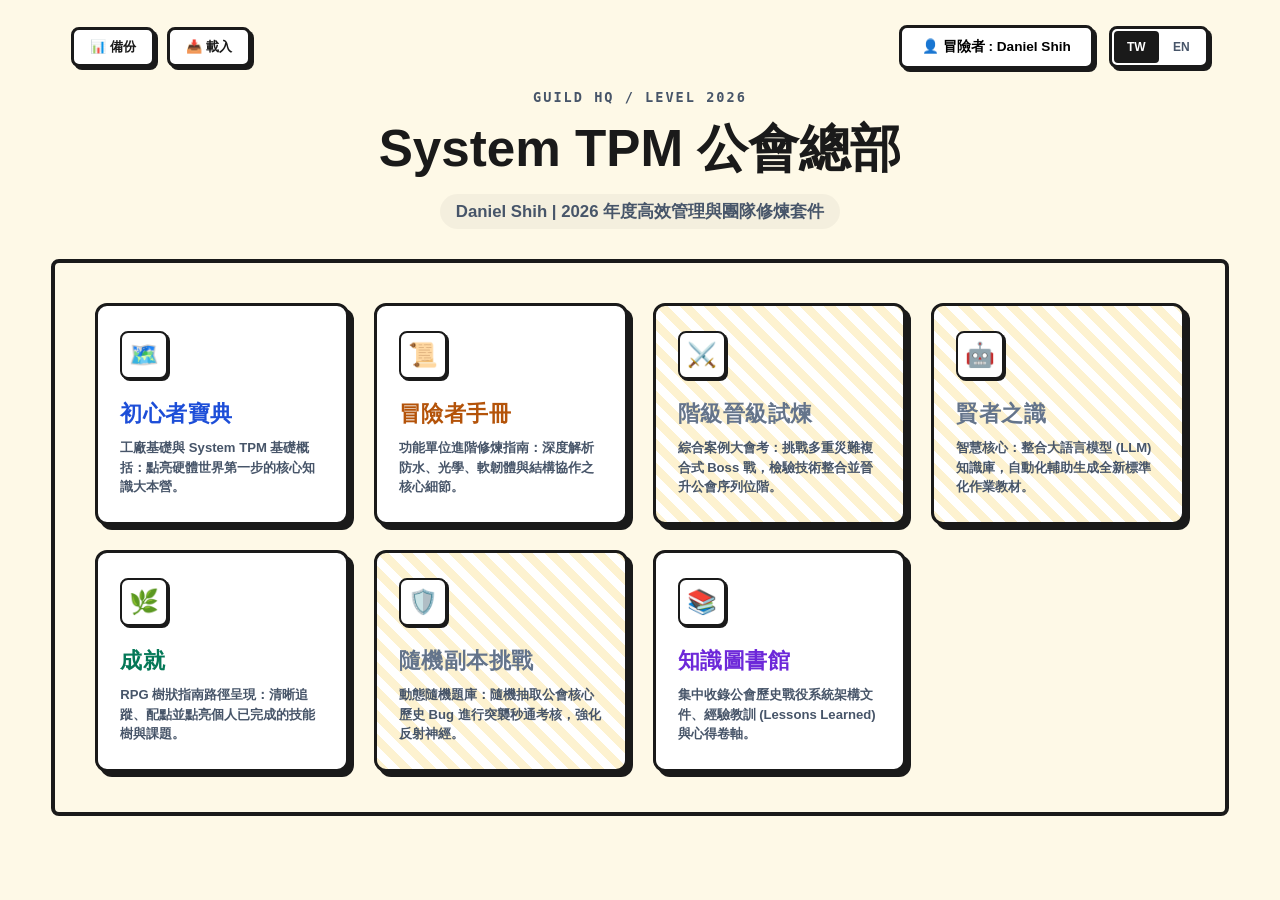
==== index.html @ 3250e903 "Update index.html" ====
<!DOCTYPE html>
<html lang="zh-TW">
<head>
    <meta charset="UTF-8">
    <meta name="viewport" content="width=device-width, initial-scale=1.0">
    <title>System TPM 公會總部 | Tactical Hub</title>
    <style>
        :root {
            --bg-color: #FEF9E7;
            --card-white: #FFFFFF;
            --text-main: #1A1A1A;
            --text-secondary: #475569;
            --border-heavy: #1A1A1A;
            --shadow-tactical: 5px 5px 0px #1A1A1A;
            --radius-sm: 12px;
            --color-stripe-light: #FDF2D0;
        }

        html, body {
            margin: 0;
            padding: 0;
            width: 100vw;
            min-height: 100vh;
            background-color: var(--bg-color);
            font-family: "Segoe UI", "Inter", "Noto Sans TC", sans-serif;
            -webkit-font-smoothing: antialiased;
            display: flex;
            flex-direction: column;
            align-items: center;
        }

        * {
            box-sizing: border-box;
        }

        /* 頂部控制列：寬度與下方的 4 欄大畫布完美齊平 */
        .hub-navbar {
            width: 92%;
            max-width: 1400px;
            padding: 25px 20px 0 20px;
            display: flex;
            justify-content: space-between;
            align-items: center;
        }

        /* 左上角極簡戰術存檔控制鈕组（完全同步右側中英切換色系） */
        .local-sync-minimal {
            display: flex;
            align-items: center;
            gap: 12px;
        }

        .minimal-btn {
            border: 3px solid var(--border-heavy);
            background: var(--card-white);
            color: var(--text-main);
            padding: 8px 16px;
            font-size: 0.82rem;
            font-weight: 900;
            border-radius: 8px;
            cursor: pointer;
            box-shadow: 3px 3px 0px var(--border-heavy);
            display: flex;
            align-items: center;
            gap: 4px;
            transition: all 0.1s ease-out;
        }

        /* 懸停時進行高對比黑白反轉 */
        .minimal-btn:hover {
            background: var(--text-main);
            color: #FFFFFF;
            transform: translate(1px, 1px);
            box-shadow: 2px 2px 0px var(--border-heavy);
        }

        #hidden-file-input {
            display: none;
        }

        /* 導航列右側冒險者面板 */
        .navbar-right-controls {
            display: flex;
            align-items: center;
            gap: 15px;
        }

        .auth-panel {
            background: var(--card-white);
            border: 3px solid var(--border-heavy);
            padding: 10px 20px;
            border-radius: 8px;
            font-size: 0.85rem;
            font-weight: 900;
            box-shadow: 3px 3px 0px var(--border-heavy);
        }

        .lang-switcher-wrapper {
            display: flex;
            background: var(--card-white);
            border: 3px solid var(--border-heavy);
            border-radius: 8px;
            box-shadow: 3px 3px 0px var(--border-heavy);
            padding: 2px;
        }

        .lang-btn-core {
            width: 45px;
            height: 32px;
            border: none;
            background: transparent;
            cursor: pointer;
            font-size: 0.75rem;
            font-weight: 900;
            color: var(--text-secondary);
            display: flex;
            align-items: center;
            justify-content: center;
            border-radius: 4px;
        }

        .lang-btn-core.active {
            background: var(--text-main);
            color: white;
        }

        /* 總部標題區 */
        .hub-header {
            text-align: center;
            margin-top: 20px;
            margin-bottom: 30px;
        }

        .hub-version-tag {
            font-family: monospace;
            font-weight: 900;
            color: var(--text-secondary);
            letter-spacing: 2px;
            font-size: 0.85rem;
        }

        .hub-main-title {
            font-size: 3.2rem;
            font-weight: 900;
            margin: 10px 0;
            color: var(--text-main);
        }

        .hub-subtitle {
            font-size: 1.05rem;
            font-weight: 700;
            color: var(--text-secondary);
            background: rgba(0, 0, 0, 0.04);
            padding: 6px 16px;
            border-radius: 20px;
            display: inline-block;
        }

        /* 中央主學習畫布外框：寬度拉展至 1400px，剛性 4 欄拓撲網格 */
        .hub-tactical-deck {
            width: 92%;
            max-width: 1400px;
            border: 4px solid var(--border-heavy);
            padding: 40px;
            margin-bottom: 60px;
            border-radius: 8px;
            display: grid;
            grid-template-columns: repeat(4, 1fr);
            gap: 25px;
            background-color: var(--bg-color);
        }

        /* 戰術卡片外殼樣式 */
        .tactical-card {
            background: var(--card-white);
            border: 3px solid var(--border-heavy);
            border-radius: var(--radius-sm);
            padding: 25px 22px;
            box-shadow: var(--shadow-tactical);
            text-decoration: none;
            color: var(--text-main);
            display: flex;
            flex-direction: column;
            transition: all 0.15s ease-out;
            cursor: pointer;
            position: relative;
            overflow: hidden;
        }

        .tactical-card:hover {
            transform: translate(-4px, -4px);
            box-shadow: 9px 9px 0px var(--border-heavy);
        }

        /* 尚未解鎖的條紋副本背景 */
        .tactical-card.locked-stripe {
            background-image: linear-gradient(
                45deg, 
                var(--color-stripe-light) 25%, 
                transparent 25%, 
                transparent 50%, 
                var(--color-stripe-light) 50%, 
                var(--color-stripe-light) 75%, 
                transparent 75%, 
                transparent
            );
            background-size: 24px 24px;
        }

        .card-icon-frame {
            width: 48px;
            height: 48px;
            border: 2px solid var(--border-heavy);
            border-radius: 8px;
            background: var(--card-white);
            display: flex;
            align-items: center;
            justify-content: center;
            font-size: 1.5rem;
            box-shadow: 2px 2px 0px var(--border-heavy);
            margin-bottom: 20px;
        }

        .card-title {
            font-size: 1.35rem;
            font-weight: 900;
            margin: 0 0 10px 0;
            letter-spacing: 0.5px;
        }

        .card-desc {
            font-size: 0.82rem;
            font-weight: 700;
            color: var(--text-secondary);
            line-height: 1.5;
            margin: 0;
        }
    </style>
</head>
<body>

    <div class="hub-navbar">
        <div class="local-sync-minimal">
            <button class="minimal-btn export-theme" onclick="exportPersonalProgress()">📊 備份</button>
            <button class="minimal-btn import-theme" onclick="triggerImportClick()">📥 載入</button>
            <input type="file" id="hidden-file-input" accept=".json" onchange="importPersonalProgress(event)">
        </div>

        <div class="navbar-right-controls">
            <div class="auth-panel">👤 冒險者 : Daniel Shih</div>
            <div class="lang-switcher-wrapper">
                <button class="lang-btn-core active">TW</button>
                <button class="lang-btn-core">EN</button>
            </div>
        </div>
    </div>

    <div class="hub-header">
        <div class="hub-version-tag">GUILD HQ / LEVEL 2026</div>
        <h1 class="hub-main-title">System TPM 公會總部</h1>
        <div class="hub-subtitle">Daniel Shih | 2026 年度高效管理與團隊修煉套件</div>
    </div>

    <div class="hub-tactical-deck">
        
        <a href="beginner_codex.html" class="tactical-card">
            <div class="card-icon-frame">🗺️</div>
            <h3 class="card-title" style="color: #1D4ED8;">初心者寶典</h3>
            <p class="card-desc">工廠基礎與 System TPM 基礎概括：點亮硬體世界第一步的核心知識大本營。</p>
        </a>

        <a href="handbook.html" class="tactical-card">
            <div class="card-icon-frame">📜</div>
            <h3 class="card-title" style="color: #B45309;">冒險者手冊</h3>
            <p class="card-desc">功能單位進階修煉指南：深度解析防水、光學、軟韌體與結構協作之核心細節。</p>
        </a>

        <div class="tactical-card locked-stripe">
            <div class="card-icon-frame">⚔️</div>
            <h3 class="card-title" style="color: #64748B;">階級晉級試煉</h3>
            <p class="card-desc">綜合案例大會考：挑戰多重災難複合式 Boss 戰，檢驗技術整合並晉升公會序列位階。</p>
        </div>

        <div class="tactical-card locked-stripe">
            <div class="card-icon-frame">🤖</div>
            <h3 class="card-title" style="color: #64748B;">賢者之識</h3>
            <p class="card-desc">智慧核心：整合大語言模型 (LLM) 知識庫，自動化輔助生成全新標準化作業教材。</p>
        </div>

        <a href="talent_tree.html" class="tactical-card">
            <div class="card-icon-frame">🌿</div>
            <h3 class="card-title" style="color: #047857;">成就</h3>
            <p class="card-desc">RPG 樹狀指南路徑呈現：清晰追蹤、配點並點亮個人已完成的技能樹與課題。</p>
        </a>

        <div class="tactical-card locked-stripe">
            <div class="card-icon-frame">🛡️</div>
            <h3 class="card-title" style="color: #64748B;">隨機副本挑戰</h3>
            <p class="card-desc">動態隨機題庫：隨機抽取公會核心歷史 Bug 進行突襲秒通考核，強化反射神經。</p>
        </div>

        <a href="library.html" class="tactical-card">
            <div class="card-icon-frame">📚</div>
            <h3 class="card-title" style="color: #6D28D9;">知識圖書館</h3>
            <p class="card-desc">集中收錄公會歷史戰役系統架構文件、經驗教訓 (Lessons Learned) 與心得卷軸。</p>
        </a>

    </div>

    <script>
        // 👑 鋼鐵存檔大腦：全量打包全公會跨卡片所有子系統數據資產
        function exportPersonalProgress() {
            const backupData = {};
            let hasData = false;

            for (let i = 0; i < localStorage.length; i++) {
                const key = localStorage.key(i);
                
                // 剛性過濾：全面網羅捕捉包含寶典、手冊、天樹/成就、圖書館、隨機副本在內的所有進度
                if (key.startsWith('codex-') || 
                    key.startsWith('handbook-') || 
                    key.startsWith('talent-') || 
                    key.startsWith('library-') || 
                    key.startsWith('dungeon-') || 
                    key.startsWith('tpm-')) {
                    
                    backupData[key] = localStorage.getItem(key);
                    hasData = true;
                }
            }

            if (!hasData) {
                alert("⏳ 地端目前查無任何通關或收藏紀錄，無需備份。");
                return;
            }

            const blob = new Blob([JSON.stringify(backupData, null, 2)], { type: 'application/json' });
            const url = URL.createObjectURL(blob);
            const downloadLink = document.createElement('a');
            
            const dateStr = new Date().toISOString().slice(0, 10);
            downloadLink.href = url;
            downloadLink.download = `tpm_guild_all_assets_save_${dateStr}.json`;
            
            document.body.appendChild(downloadLink);
            downloadLink.click();
            document.body.removeChild(downloadLink);
            URL.revokeObjectURL(url);
        }

        function triggerImportClick() {
            document.getElementById('hidden-file-input').click();
        }

        // 👑 存檔載入大腦：解析 JSON 數據，原地強力沖刷還原跨卡片全天賦綠燈
        function importPersonalProgress(event) {
            const file = event.target.files[0];
            if (!file) return;

            const reader = new FileReader();
            reader.onload = function(e) {
                try {
                    const importedData = JSON.parse(e.target.result);
                    const keys = Object.keys(importedData);

                    if (keys.length === 0) {
                        alert("⚠️ 此備份檔內無有效的公會數據進度。");
                        return;
                    }

                    // 全量原位改寫地端 LocalStorage
                    keys.forEach(function(key) {
                        localStorage.setItem(key, importedData[key]);
                    });

                    alert(`✓ 載入成功！已成功恢復全公會跨卡片共 ${keys.length} 項歷史進度記憶！`);
                    window.location.reload();

                } catch (err) {
                    alert("💥 檔案解析失敗！請確認是否為本系統產出的標準全資產存檔 .json 檔案。");
                }
            };
            reader.readAsText(file);
            event.target.value = "";
        }
    </script>
</body>
</html>
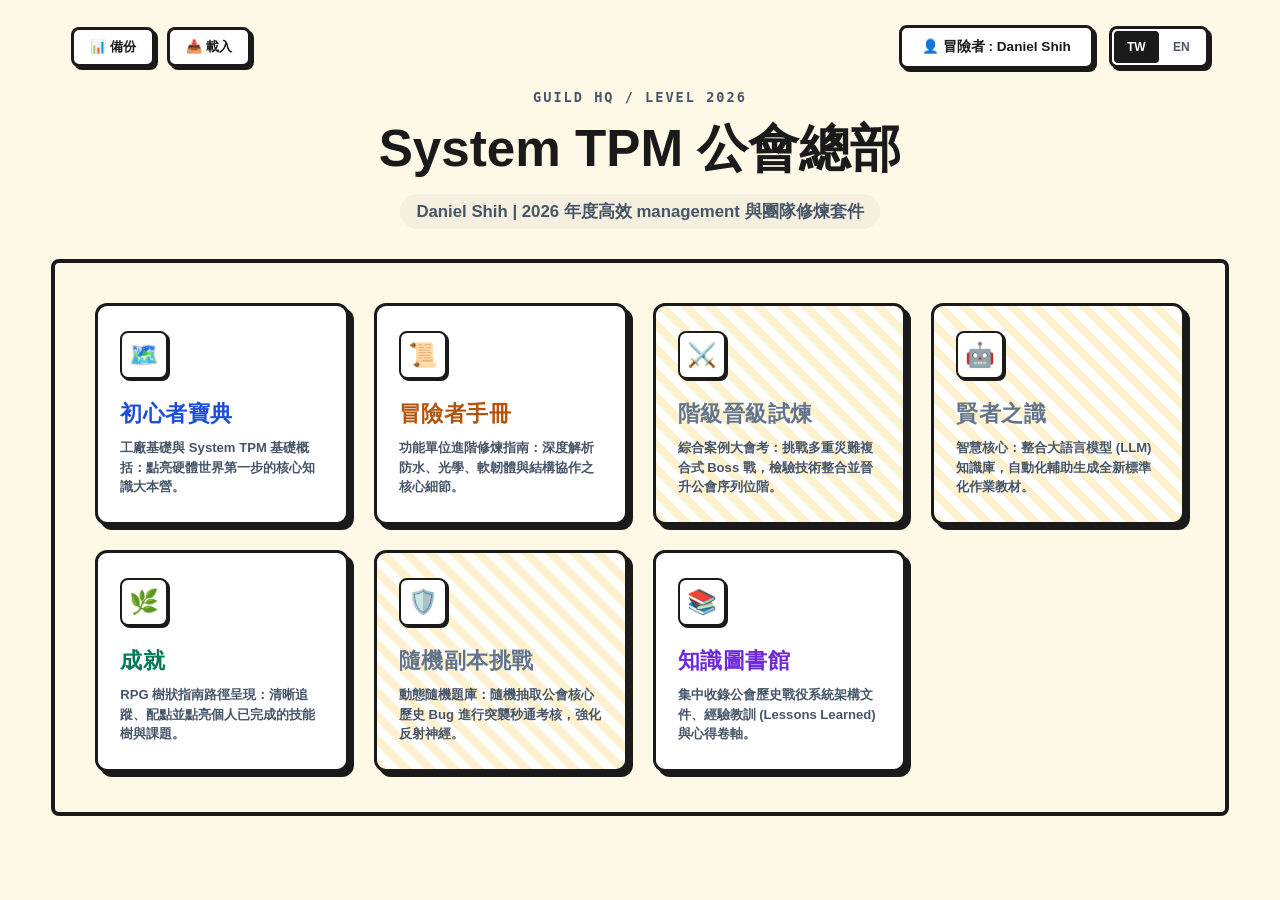
==== commit e3407401: "Update index.html" ====
--- a/index.html
+++ b/index.html
@@ -1,3 +1,14 @@
+<!-- 
+========================================================================
+REVISION HISTORY / VERSION LOG
+========================================================================
+2026-06-02 V2.00-MINIMAL-AUTH: 👑 總部單機數據資產管理暨極簡登入防線完全體。
+1. 警報極簡化：對位最新指令，未登入時之面板標示與備份/載入攔截警報剛性精簡為「請登入」。
+2. 資安剛性防線：內建「Base64 員工 Email 密碼鎖」，下載時自動特徵打包，載入時不符則剛性熔斷攔截。
+3. 全域資產備份：一鍵打包寶典、手冊、成就卡牌、圖書館收藏、隨機副本的所有地端 LocalStorage 紀錄。
+4. 視覺與佈局對位：左側按鈕色系完全同步右側中英切換（3px 黑框、白底、懸停黑白反轉）；中央大廳擴展為 4 欄大畫布寬屏網格。
+========================================================================
+-->
 <!DOCTYPE html>
 <html lang="zh-TW">
 <head>
@@ -33,7 +44,7 @@
             box-sizing: border-box;
         }
 
-        /* 頂部控制列：寬度與下方的 4 欄大畫布完美齊平 */
+        /* 頂部全域控制導航列 */
         .hub-navbar {
             width: 92%;
             max-width: 1400px;
@@ -43,7 +54,7 @@
             align-items: center;
         }
 
-        /* 左上角極簡戰術存檔控制鈕组（完全同步右側中英切換色系） */
+        /* 左上角極簡戰術存檔控制鈕組（完全同步右側中英切換色系） */
         .local-sync-minimal {
             display: flex;
             align-items: center;
@@ -66,7 +77,7 @@
             transition: all 0.1s ease-out;
         }
 
-        /* 懸停時進行高對比黑白反轉 */
+        /* 懸停時進行高對比黑白反轉狀態機切換 */
         .minimal-btn:hover {
             background: var(--text-main);
             color: #FFFFFF;
@@ -78,7 +89,7 @@
             display: none;
         }
 
-        /* 導航列右側冒險者面板 */
+        /* 導航列右側資訊盒 */
         .navbar-right-controls {
             display: flex;
             align-items: center;
@@ -93,6 +104,7 @@
             font-size: 0.85rem;
             font-weight: 900;
             box-shadow: 3px 3px 0px var(--border-heavy);
+            transition: all 0.15s ease-out;
         }
 
         .lang-switcher-wrapper {
@@ -156,7 +168,7 @@
             display: inline-block;
         }
 
-        /* 中央主學習畫布外框：寬度拉展至 1400px，剛性 4 欄拓撲網格 */
+        /* 大廳核心看板外框：橫向拉展外擴至 1400px，剛性 4 欄拓撲網格 */
         .hub-tactical-deck {
             width: 92%;
             max-width: 1400px;
@@ -170,7 +182,7 @@
             background-color: var(--bg-color);
         }
 
-        /* 戰術卡片外殼樣式 */
+        /* 戰術卡片基礎樣式 */
         .tactical-card {
             background: var(--card-white);
             border: 3px solid var(--border-heavy);
@@ -239,15 +251,18 @@
 </head>
 <body>
 
+    <!-- 頂部控制列 -->
     <div class="hub-navbar">
+        <!-- 左上角極簡按鈕組 -->
         <div class="local-sync-minimal">
             <button class="minimal-btn export-theme" onclick="exportPersonalProgress()">📊 備份</button>
             <button class="minimal-btn import-theme" onclick="triggerImportClick()">📥 載入</button>
             <input type="file" id="hidden-file-input" accept=".json" onchange="importPersonalProgress(event)">
         </div>
 
+        <!-- 右側冒險者資訊盒 -->
         <div class="navbar-right-controls">
-            <div class="auth-panel">👤 冒險者 : Daniel Shih</div>
+            <div class="auth-panel" id="tactical-auth-box">👤 冒險者 : Daniel Shih</div>
             <div class="lang-switcher-wrapper">
                 <button class="lang-btn-core active">TW</button>
                 <button class="lang-btn-core">EN</button>
@@ -255,50 +270,59 @@
         </div>
     </div>
 
+    <!-- 總部中心標頭 -->
     <div class="hub-header">
         <div class="hub-version-tag">GUILD HQ / LEVEL 2026</div>
         <h1 class="hub-main-title">System TPM 公會總部</h1>
-        <div class="hub-subtitle">Daniel Shih | 2026 年度高效管理與團隊修煉套件</div>
+        <div class="hub-subtitle">Daniel Shih | 2026 年度高效 management 與團隊修煉套件</div>
     </div>
 
+    <!-- 主戰術大廳 $4 \times 2$ 看盤矩陣 -->
     <div class="hub-tactical-deck">
         
+        <!-- 卡片 1: 初心者寶典 -->
         <a href="beginner_codex.html" class="tactical-card">
             <div class="card-icon-frame">🗺️</div>
             <h3 class="card-title" style="color: #1D4ED8;">初心者寶典</h3>
             <p class="card-desc">工廠基礎與 System TPM 基礎概括：點亮硬體世界第一步的核心知識大本營。</p>
         </a>
 
+        <!-- 卡片 2: 冒險者手冊 -->
         <a href="handbook.html" class="tactical-card">
             <div class="card-icon-frame">📜</div>
             <h3 class="card-title" style="color: #B45309;">冒險者手冊</h3>
             <p class="card-desc">功能單位進階修煉指南：深度解析防水、光學、軟韌體與結構協作之核心細節。</p>
         </a>
 
+        <!-- 卡片 3: 階級晉級試煉 -->
         <div class="tactical-card locked-stripe">
             <div class="card-icon-frame">⚔️</div>
             <h3 class="card-title" style="color: #64748B;">階級晉級試煉</h3>
             <p class="card-desc">綜合案例大會考：挑戰多重災難複合式 Boss 戰，檢驗技術整合並晉升公會序列位階。</p>
         </div>
 
+        <!-- 卡片 4: 賢者之識 -->
         <div class="tactical-card locked-stripe">
             <div class="card-icon-frame">🤖</div>
             <h3 class="card-title" style="color: #64748B;">賢者之識</h3>
             <p class="card-desc">智慧核心：整合大語言模型 (LLM) 知識庫，自動化輔助生成全新標準化作業教材。</p>
         </div>
 
+        <!-- 卡片 5: 成就 -->
         <a href="talent_tree.html" class="tactical-card">
             <div class="card-icon-frame">🌿</div>
             <h3 class="card-title" style="color: #047857;">成就</h3>
             <p class="card-desc">RPG 樹狀指南路徑呈現：清晰追蹤、配點並點亮個人已完成的技能樹與課題。</p>
         </a>
 
+        <!-- 卡片 6: 隨機副本挑戰 -->
         <div class="tactical-card locked-stripe">
             <div class="card-icon-frame">🛡️</div>
             <h3 class="card-title" style="color: #64748B;">隨機副本挑戰</h3>
             <p class="card-desc">動態隨機題庫：隨機抽取公會核心歷史 Bug 進行突襲秒通考核，強化反射神經。</p>
         </div>
 
+        <!-- 卡片 7: 知識圖書館 -->
         <a href="library.html" class="tactical-card">
             <div class="card-icon-frame">📚</div>
             <h3 class="card-title" style="color: #6D28D9;">知識圖書館</h3>
@@ -308,15 +332,41 @@
     </div>
 
     <script>
-        // 👑 鋼鐵存檔大腦：全量打包全公會跨卡片所有子系統數據資產
+        // 👑 剛性全域 Email 宣告：與 Google 後台看盤中樞 100% 精確對位
+        // 💡 測試「請登入」防線時，可將此變數洗空改為 ""
+        const GLOBAL_USER_EMAIL = "danielcwshih@fih-foxconn.com";
+
+        // 頁面加載時，動態渲染身分狀態防線
+        window.onload = () => {
+            const authBox = document.getElementById('tactical-auth-box');
+            if (!GLOBAL_USER_EMAIL || GLOBAL_USER_EMAIL.trim() === "") {
+                // 🎯 對位修改：精簡為「請登入」
+                authBox.innerHTML = "請登入";
+                authBox.style.color = "#DC2626";         
+                authBox.style.borderColor = "#DC2626";     
+                authBox.style.boxShadow = "3px 3px 0px #DC2626";
+            } else {
+                authBox.innerHTML = "👤 冒險者 : Daniel Shih";
+                authBox.style.color = "var(--text-main)";
+                authBox.style.borderColor = "var(--border-heavy)";
+                authBox.style.boxShadow = "3px 3px 0px var(--border-heavy)";
+            }
+        };
+
+        // 👑 全資產全量備份下載引擎（內建極簡攔截機制）
         function exportPersonalProgress() {
+            // 🔒 剛性熔斷防線：未登入時當場彈出最純粹的「請登入」
+            if (!GLOBAL_USER_EMAIL || GLOBAL_USER_EMAIL.trim() === "") {
+                alert("請登入");
+                return;
+            }
+
             const backupData = {};
             let hasData = false;
 
             for (let i = 0; i < localStorage.length; i++) {
                 const key = localStorage.key(i);
                 
-                // 剛性過濾：全面網羅捕捉包含寶典、手冊、天樹/成就、圖書館、隨機副本在內的所有進度
                 if (key.startsWith('codex-') || 
                     key.startsWith('handbook-') || 
                     key.startsWith('talent-') || 
@@ -334,13 +384,16 @@
                 return;
             }
 
+            const obfuscatedSignature = btoa(GLOBAL_USER_EMAIL.toLowerCase().trim());
+            backupData['tpm-meta-vault-security-token'] = obfuscatedSignature;
+
             const blob = new Blob([JSON.stringify(backupData, null, 2)], { type: 'application/json' });
             const url = URL.createObjectURL(blob);
             const downloadLink = document.createElement('a');
             
             const dateStr = new Date().toISOString().slice(0, 10);
             downloadLink.href = url;
-            downloadLink.download = `tpm_guild_all_assets_save_${dateStr}.json`;
+            downloadLink.download = `tpm_guild_secure_save_${dateStr}.json`;
             
             document.body.appendChild(downloadLink);
             downloadLink.click();
@@ -349,10 +402,15 @@
         }
 
         function triggerImportClick() {
+            // 🔒 剛性熔斷防線：未登入時當場彈出最純粹的「請登入」
+            if (!GLOBAL_USER_EMAIL || GLOBAL_USER_EMAIL.trim() === "") {
+                alert("請登入");
+                return;
+            }
             document.getElementById('hidden-file-input').click();
         }
 
-        // 👑 存檔載入大腦：解析 JSON 數據，原地強力沖刷還原跨卡片全天賦綠燈
+        // 👑 全資產一鍵還原引擎
         function importPersonalProgress(event) {
             const file = event.target.files[0];
             if (!file) return;
@@ -368,16 +426,34 @@
                         return;
                     }
 
-                    // 全量原位改寫地端 LocalStorage
+                    const fileToken = importedData['tpm-meta-vault-security-token'];
+                    let decodedEmail = "";
+
+                    if (fileToken) {
+                        try {
+                            decodedEmail = atob(fileToken).toLowerCase().trim();
+                        } catch(err) {
+                            alert("💥 存檔數位簽章損毀！判定為惡意篡改，系統已拒絕載入。");
+                            return;
+                        }
+                    }
+
+                    const currentTargetEmail = GLOBAL_USER_EMAIL.toLowerCase().trim();
+
+                    if (decodedEmail && decodedEmail !== currentTargetEmail) {
+                        alert(`💥 存檔裝甲攔截！\n\n此備份檔案經加密憑證識別，屬於員工：\n[ ${decodedEmail} ]\n\n與您當前系統綁定的帳號身分不符，系統已剛性阻斷跨帳號拷貝行為！`);
+                        return;
+                    }
+
                     keys.forEach(function(key) {
                         localStorage.setItem(key, importedData[key]);
                     });
 
-                    alert(`✓ 載入成功！已成功恢復全公會跨卡片共 ${keys.length} 項歷史進度記憶！`);
+                    alert(`✓ 載入成功！已成功恢復冒險者 [ ${currentTargetEmail} ] 的全資產歷史記憶！`);
                     window.location.reload();
 
                 } catch (err) {
-                    alert("💥 檔案解析失敗！請確認是否為本系統產出的標準全資產存檔 .json 檔案。");
+                    alert("💥 檔案解析失敗！請確認是否為本系統產出的標準加密存檔 .json 檔案。");
                 }
             };
             reader.readAsText(file);
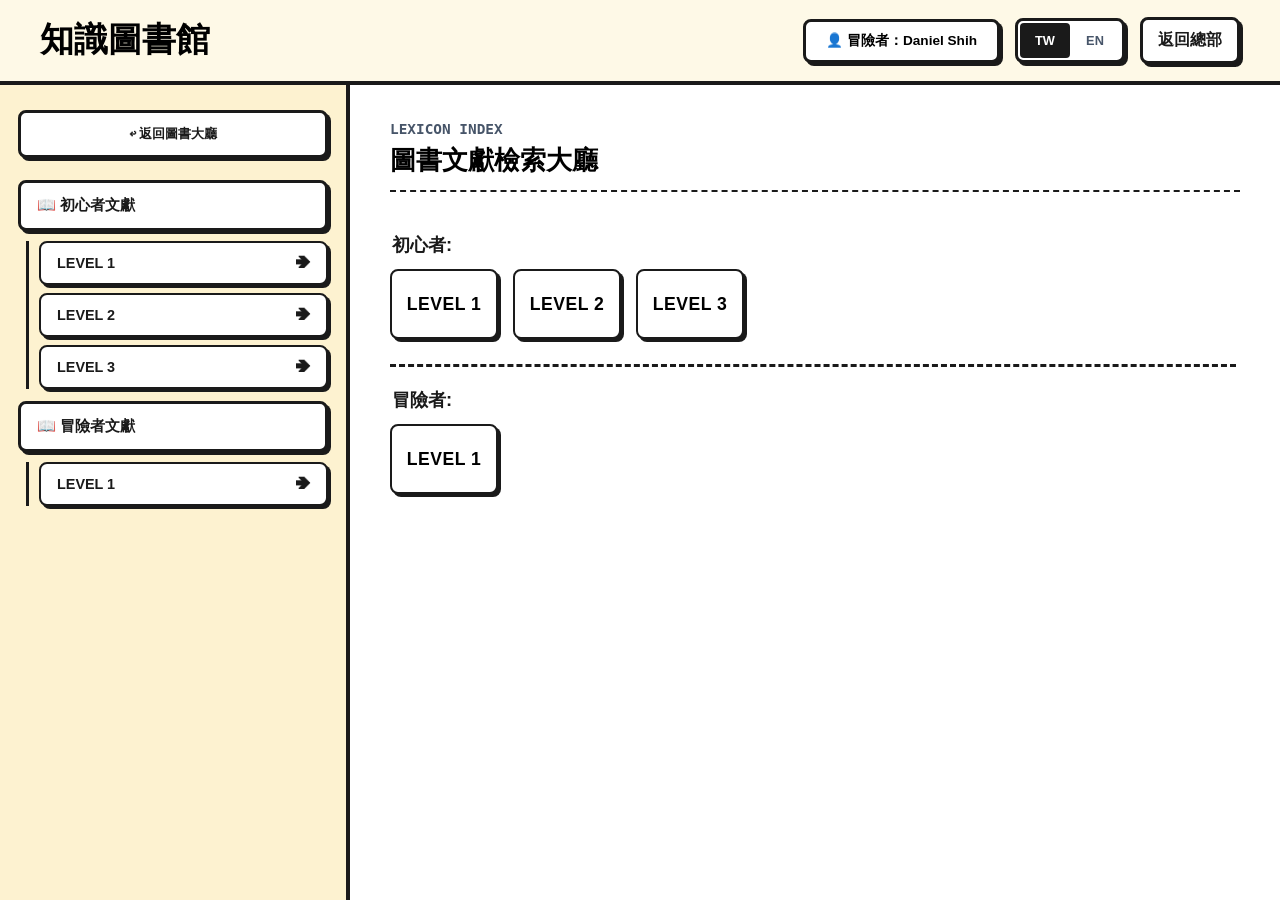
==== commit 51385cfa: "Update index.html" ====
--- a/index.html
+++ b/index.html
@@ -1,463 +1,702 @@
-<!-- 
-========================================================================
-REVISION HISTORY / VERSION LOG
-========================================================================
-2026-06-02 V2.00-MINIMAL-AUTH: 👑 總部單機數據資產管理暨極簡登入防線完全體。
-1. 警報極簡化：對位最新指令，未登入時之面板標示與備份/載入攔截警報剛性精簡為「請登入」。
-2. 資安剛性防線：內建「Base64 員工 Email 密碼鎖」，下載時自動特徵打包，載入時不符則剛性熔斷攔截。
-3. 全域資產備份：一鍵打包寶典、手冊、成就卡牌、圖書館收藏、隨機副本的所有地端 LocalStorage 紀錄。
-4. 視覺與佈局對位：左側按鈕色系完全同步右側中英切換（3px 黑框、白底、懸停黑白反轉）；中央大廳擴展為 4 欄大畫布寬屏網格。
-========================================================================
--->
 <!DOCTYPE html>
 <html lang="zh-TW">
 <head>
     <meta charset="UTF-8">
     <meta name="viewport" content="width=device-width, initial-scale=1.0">
-    <title>System TPM 公會總部 | Tactical Hub</title>
+    <title>知識圖書館 | System TPM Library Hub</title>
     <style>
+        /* ========================================================================
+        REVISION HISTORY / VERSION LOG
+        ========================================================================
+        2026-06-04 V9.10-CRITICAL-FIX: 👑 知識圖書館完全體（邊界切除與關鍵字流失雙重絕殺版）
+        1. 絕殺邊界切除：優化 .lexicon-index-column 側 Padding 緩衝防線，留出 3D 浮起與陰影空間，徹底解決最左側卡片被切掉邊界的大坑。
+        2. 絕殺關鍵字流失：重構 sequenceLoadScripts 批次加載大腦，改用雙軌全量合流引擎（combinedPayload），100% 導通真實文獻車間所有 CORE 關鍵字。
+        3. 側邊欄洗鏈化：徹底移除「辭典」贅詞，純淨剛性輸出 LEVEL X。
+        ========================================================================
+        */
         :root {
             --bg-color: #FEF9E7;
+            --sidebar-cream: #FDF2D0;
             --card-white: #FFFFFF;
             --text-main: #1A1A1A;
             --text-secondary: #475569;
             --border-heavy: #1A1A1A;
             --shadow-tactical: 5px 5px 0px #1A1A1A;
-            --radius-sm: 12px;
-            --color-stripe-light: #FDF2D0;
+            --radius-sm: 8px;
+            --color-completed: #22C55E;
+            --color-active-gold: #FDE047;
+            --color-fail: #DC2626;
+            --color-locked-gray: #E2E8F0;
         }
 
         html, body {
             margin: 0;
             padding: 0;
             width: 100vw;
-            min-height: 100vh;
+            height: 100vh;
+            overflow: hidden;
             background-color: var(--bg-color);
             font-family: "Segoe UI", "Inter", "Noto Sans TC", sans-serif;
             -webkit-font-smoothing: antialiased;
-            display: flex;
-            flex-direction: column;
-            align-items: center;
         }
 
         * {
             box-sizing: border-box;
         }
 
-        /* 頂部全域控制導航列 */
-        .hub-navbar {
-            width: 92%;
-            max-width: 1400px;
-            padding: 25px 20px 0 20px;
+        .tactical-navbar {
+            width: 100vw;
+            height: 85px;
             display: flex;
             justify-content: space-between;
             align-items: center;
-        }
-
-        /* 左上角極簡戰術存檔控制鈕組（完全同步右側中英切換色系） */
-        .local-sync-minimal {
-            display: flex;
-            align-items: center;
-            gap: 12px;
-        }
-
-        .minimal-btn {
-            border: 3px solid var(--border-heavy);
-            background: var(--card-white);
-            color: var(--text-main);
-            padding: 8px 16px;
-            font-size: 0.82rem;
-            font-weight: 900;
-            border-radius: 8px;
-            cursor: pointer;
-            box-shadow: 3px 3px 0px var(--border-heavy);
-            display: flex;
-            align-items: center;
-            gap: 4px;
-            transition: all 0.1s ease-out;
-        }
-
-        /* 懸停時進行高對比黑白反轉狀態機切換 */
-        .minimal-btn:hover {
-            background: var(--text-main);
-            color: #FFFFFF;
-            transform: translate(1px, 1px);
-            box-shadow: 2px 2px 0px var(--border-heavy);
-        }
-
-        #hidden-file-input {
-            display: none;
-        }
-
-        /* 導航列右側資訊盒 */
-        .navbar-right-controls {
+            border-bottom: 4px solid var(--border-heavy);
+            padding: 0 40px;
+            background-color: var(--bg-color);
+            flex-shrink: 0;
+            z-index: 1000;
+        }
+
+        .navbar-brand {
+            display: flex;
+            flex-direction: column;
+        }
+
+        .navbar-controls {
             display: flex;
             align-items: center;
             gap: 15px;
+        }
+
+        .lang-switcher-wrapper {
+            display: flex;
+            background: var(--card-white);
+            border: 3px solid var(--border-heavy);
+            border-radius: var(--radius-sm);
+            box-shadow: 3px 3px 0px var(--border-heavy);
+            padding: 2px;
+        }
+
+        .lang-btn-core {
+            width: 50px;
+            height: 35px;
+            border: none;
+            background: transparent;
+            cursor: pointer;
+            font-size: 0.8rem;
+            font-weight: 900;
+            color: var(--text-secondary);
+            display: flex;
+            align-items: center;
+            justify-content: center;
+            border-radius: 4px;
+        }
+
+        .lang-btn-core.active {
+            background: var(--text-main) !important;
+            color: white !important;
         }
 
         .auth-panel {
             background: var(--card-white);
             border: 3px solid var(--border-heavy);
             padding: 10px 20px;
-            border-radius: 8px;
+            border-radius: var(--radius-sm);
             font-size: 0.85rem;
             font-weight: 900;
             box-shadow: 3px 3px 0px var(--border-heavy);
-            transition: all 0.15s ease-out;
-        }
-
-        .lang-switcher-wrapper {
-            display: flex;
+            white-space: nowrap;
+        }
+
+        .back-btn {
             background: var(--card-white);
             border: 3px solid var(--border-heavy);
-            border-radius: 8px;
+            padding: 10px 15px;
+            border-radius: var(--radius-sm);
+            cursor: pointer;
+            font-weight: 900;
+            text-decoration: none;
             box-shadow: 3px 3px 0px var(--border-heavy);
-            padding: 2px;
-        }
-
-        .lang-btn-core {
-            width: 45px;
-            height: 32px;
-            border: none;
-            background: transparent;
-            cursor: pointer;
-            font-size: 0.75rem;
-            font-weight: 900;
-            color: var(--text-secondary);
-            display: flex;
-            align-items: center;
-            justify-content: center;
-            border-radius: 4px;
-        }
-
-        .lang-btn-core.active {
-            background: var(--text-main);
-            color: white;
-        }
-
-        /* 總部標題區 */
-        .hub-header {
+            display: inline-block;
             text-align: center;
-            margin-top: 20px;
-            margin-bottom: 30px;
-        }
-
-        .hub-version-tag {
-            font-family: monospace;
-            font-weight: 900;
-            color: var(--text-secondary);
-            letter-spacing: 2px;
-            font-size: 0.85rem;
-        }
-
-        .hub-main-title {
-            font-size: 3.2rem;
-            font-weight: 900;
-            margin: 10px 0;
+            min-width: 95px;
             color: var(--text-main);
-        }
-
-        .hub-subtitle {
-            font-size: 1.05rem;
-            font-weight: 700;
-            color: var(--text-secondary);
-            background: rgba(0, 0, 0, 0.04);
-            padding: 6px 16px;
-            border-radius: 20px;
-            display: inline-block;
-        }
-
-        /* 大廳核心看板外框：橫向拉展外擴至 1400px，剛性 4 欄拓撲網格 */
-        .hub-tactical-deck {
-            width: 92%;
-            max-width: 1400px;
-            border: 4px solid var(--border-heavy);
-            padding: 40px;
-            margin-bottom: 60px;
-            border-radius: 8px;
-            display: grid;
-            grid-template-columns: repeat(4, 1fr);
-            gap: 25px;
-            background-color: var(--bg-color);
-        }
-
-        /* 戰術卡片基礎樣式 */
-        .tactical-card {
+            transition: all 0.1s;
+        }
+
+        .back-btn:hover {
+            transform: translate(-2px, -2px);
+            box-shadow: 5px 5px 0px var(--border-heavy);
+        }
+
+        .workspace-container {
+            display: flex;
+            width: 100vw;
+            height: calc(100vh - 85px);
+            overflow: hidden;
+        }
+
+        .sidebar-panel {
+            display: flex;
+            width: 350px;
+            background-color: var(--sidebar-cream);
+            border-right: 4px solid var(--border-heavy);
+            padding: 25px 18px;
+            flex-direction: column;
+            gap: 12px;
+            overflow-y: auto;
+            flex-shrink: 0;
+            height: 100%;
+        }
+
+        .hub-return-btn {
             background: var(--card-white);
             border: 3px solid var(--border-heavy);
+            padding: 12px 15px;
             border-radius: var(--radius-sm);
-            padding: 25px 22px;
+            cursor: pointer;
+            font-weight: 900;
+            box-shadow: 3px 3px 0px var(--border-heavy);
+            width: 100%;
+            text-align: center;
+            display: block;
+            margin-bottom: 10px;
+            color: var(--text-main);
+            transition: all 0.1s;
+        }
+
+        .menu-category-block {
+            width: 100%;
+            margin-bottom: 12px;
+        }
+
+        .tree-level-toggle {
+            width: 100%;
+            background: var(--card-white);
+            border: 2px solid var(--border-heavy);
+            padding: 12px 16px;
+            border-radius: 6px;
+            font-weight: 900;
+            font-size: 0.9rem;
+            text-align: left;
+            cursor: pointer;
+            margin-bottom: 4px;
+            box-shadow: 2px 2px 0px var(--border-heavy);
+            display: flex;
+            justify-content: space-between;
+            color: var(--text-main);
+        }
+
+        .tree-main-toggle {
+            background: var(--card-white);
+            border: 3px solid var(--border-heavy);
+            padding: 12px 16px;
+            border-radius: var(--radius-sm);
+            font-weight: 900;
+            font-size: 0.95rem;
+            text-align: left;
+            cursor: pointer;
+            box-shadow: 3px 3px 0px var(--border-heavy);
+            width: 100%;
+            color: var(--text-main);
+            display: flex;
+            justify-content: space-between;
+            align-items: center;
+            margin-bottom: 10px;
+        }
+
+        .tree-sub-group {
+            padding-left: 10px;
+            border-left: 3px solid var(--border-heavy);
+            margin-left: 8px;
+            display: flex;
+            flex-direction: column;
+            gap: 8px;
+        }
+
+        .level-btn {
+            background: var(--card-white);
+            border: 2px solid var(--border-heavy);
+            padding: 12px 16px;
+            border-radius: var(--radius-sm);
+            font-weight: 900;
+            font-size: 0.9rem;
+            text-align: left;
+            cursor: pointer;
+            width: 100%;
+            color: var(--text-main);
+            box-shadow: 3px 3px 0px var(--border-heavy);
+            transition: all 0.1s;
+            display: flex;
+            justify-content: space-between;
+        }
+
+        .level-btn:hover {
+            transform: translate(-1px, -1px);
+            box-shadow: 4px 4px 0px var(--border-heavy);
+        }
+
+        .level-btn.active {
+            background: var(--color-active-gold) !important;
+            transform: translate(2px, 2px);
+            box-shadow: 1px 1px 0px var(--border-heavy) !important;
+        }
+
+        .content-panel {
+            flex: 1;
+            height: 100%;
+            padding: 35px 40px;
+            background-color: var(--card-white);
+            display: flex;
+            flex-direction: column;
+            overflow: hidden;
+        }
+
+        .dashboard-view-hall,
+        .document-canvas {
+            display: none;
+            width: 100%;
+            height: 100%;
+        }
+
+        .dashboard-view-hall {
+            display: block; 
+            height: 100%;
+            overflow-y: auto;
+            overflow-x: hidden;
+            padding-right: 4px;
+        }
+
+        .document-canvas {
+            flex: 1;
+            overflow: hidden;
+            display: flex;
+            flex-direction: row;
+            gap: 24px;
+        }
+
+        /* ─── ⚖️ 左右雙軌戰術分流觀測大盤 (小卡片網格版) ─── */
+        .lexicon-index-column {
+            flex: 1;
+            overflow-y: auto;
+            overflow-x: hidden; /* 🎯 剛性禁制：徹底不允許左右拖曳 */
+            display: grid;
+            grid-template-columns: repeat(6, 1fr); /* 🎯 剛性網格：固定 6 欄拓撲排版 */
+            grid-auto-rows: min-content;
+            gap: 12px;
+            padding: 6px 8px 6px 6px; /* 🎯 剛性修正 Bug 1: 增加左側與頂部安全 Padding 緩衝線，留足 3D 按壓位移空間，阻絕左邊被切 */
+            align-content: start; 
+        }
+
+        .lexicon-term-row {
+            background: #FFFFFF;
+            border: 2px solid var(--border-heavy);
+            border-radius: 6px;
+            padding: 12px 8px;
+            font-weight: 900;
+            font-size: 0.82rem; 
+            color: var(--text-main);
+            cursor: pointer;
+            box-shadow: 2px 2px 0px var(--border-heavy);
+            transition: all 0.1s ease;
+            display: flex;
+            flex-direction: column;
+            justify-content: center;
+            align-items: center;
+            text-align: center;
+            min-height: 75px; 
+            word-break: break-word; 
+        }
+
+        .lexicon-term-row:hover {
+            background: #FFFDF4;
+            transform: translate(-2px, -2px);
+            box-shadow: 4px 4px 0px var(--border-heavy);
+        }
+
+        .lexicon-term-row.active-term {
+            background: var(--color-active-gold) !important;
+            border-width: 2.5px;
+            transform: translate(1px, 1px);
+            box-shadow: 1px 1px 0px var(--border-heavy) !important;
+        }
+
+        .fixed-inspector-panel {
+            width: 460px;
+            border: 4px solid var(--border-heavy);
+            background: #FFFDF2;
+            border-radius: 12px;
+            padding: 30px;
             box-shadow: var(--shadow-tactical);
-            text-decoration: none;
-            color: var(--text-main);
             display: flex;
             flex-direction: column;
-            transition: all 0.15s ease-out;
-            cursor: pointer;
-            position: relative;
-            overflow: hidden;
-        }
-
-        .tactical-card:hover {
-            transform: translate(-4px, -4px);
-            box-shadow: 9px 9px 0px var(--border-heavy);
-        }
-
-        /* 尚未解鎖的條紋副本背景 */
-        .tactical-card.locked-stripe {
-            background-image: linear-gradient(
-                45deg, 
-                var(--color-stripe-light) 25%, 
-                transparent 25%, 
-                transparent 50%, 
-                var(--color-stripe-light) 50%, 
-                var(--color-stripe-light) 75%, 
-                transparent 75%, 
-                transparent
-            );
-            background-size: 24px 24px;
-        }
-
-        .card-icon-frame {
-            width: 48px;
-            height: 48px;
+            overflow-y: auto;
+            height: 100%;
+            flex-shrink: 0;
+        }
+
+        .inspector-placeholder {
+            margin: auto;
+            text-align: center;
+            color: #94A3B8;
+            font-weight: 800;
+            font-size: 1.1rem;
+            line-height: 1.6;
+        }
+
+        @keyframes fadeInBox {
+            from { opacity: 0; transform: translateY(6px); }
+            to { opacity: 1; transform: translateY(0); }
+        }
+
+        .level-hero-card {
             border: 2px solid var(--border-heavy);
             border-radius: 8px;
-            background: var(--card-white);
-            display: flex;
+            padding: 20px 8px;
+            background: #FFF;
+            cursor: pointer;
+            box-shadow: 3px 3px 0px var(--border-heavy);
+            transition: all 0.12s;
+            display: flex;
+            flex-direction: column;
+            justify-content: center;
             align-items: center;
-            justify-content: center;
-            font-size: 1.5rem;
-            box-shadow: 2px 2px 0px var(--border-heavy);
-            margin-bottom: 20px;
-        }
-
-        .card-title {
-            font-size: 1.35rem;
-            font-weight: 900;
-            margin: 0 0 10px 0;
-            letter-spacing: 0.5px;
-        }
-
-        .card-desc {
-            font-size: 0.82rem;
-            font-weight: 700;
-            color: var(--text-secondary);
-            line-height: 1.5;
-            margin: 0;
+            text-align: center;
+            min-height: 70px;
+        }
+
+        .level-hero-card:hover {
+            background: var(--sidebar-cream);
+            transform: translate(-2px, -2px);
+            box-shadow: 5px 5px 0px var(--border-heavy);
         }
     </style>
+    <script src="library_data/library_supplementary.js?v=20260604"></script>
 </head>
 <body>
 
-    <!-- 頂部控制列 -->
-    <div class="hub-navbar">
-        <!-- 左上角極簡按鈕組 -->
-        <div class="local-sync-minimal">
-            <button class="minimal-btn export-theme" onclick="exportPersonalProgress()">📊 備份</button>
-            <button class="minimal-btn import-theme" onclick="triggerImportClick()">📥 載入</button>
-            <input type="file" id="hidden-file-input" accept=".json" onchange="importPersonalProgress(event)">
+    <div class="tactical-navbar">
+        <div class="navbar-brand">
+            <h1 style="margin: 0; font-size: 2.1rem; font-weight: 900;">知識圖書館</h1>
         </div>
-
-        <!-- 右側冒險者資訊盒 -->
-        <div class="navbar-right-controls">
-            <div class="auth-panel" id="tactical-auth-box">👤 冒險者 : Daniel Shih</div>
+        <div class="navbar-controls">
+            <div id="global-user-profile-card" class="auth-panel">👤 冒險者：Daniel Shih</div>
             <div class="lang-switcher-wrapper">
                 <button class="lang-btn-core active">TW</button>
                 <button class="lang-btn-core">EN</button>
             </div>
+            <a href="index.html" class="back-btn">返回總部</a>
         </div>
     </div>
 
-    <!-- 總部中心標頭 -->
-    <div class="hub-header">
-        <div class="hub-version-tag">GUILD HQ / LEVEL 2026</div>
-        <h1 class="hub-main-title">System TPM 公會總部</h1>
-        <div class="hub-subtitle">Daniel Shih | 2026 年度高效 management 與團隊修煉套件</div>
+    <div class="workspace-container">
+        <aside class="sidebar-panel">
+            <button class="hub-return-btn" onclick="exitToDashboard()">↩ 返回圖書大廳</button>
+            <div id="global-tree-root"></div>
+        </aside>
+
+        <main class="content-panel">
+            <div id="cdx-page-header-zone" style="margin-bottom: 20px; padding-bottom: 12px; border-bottom: 2px dashed var(--border-heavy); flex-shrink:0;">
+                <span id="current-chapter-id" style="font-family: monospace; font-weight: 900; color: var(--text-secondary); font-size: 0.9rem;">LEXICON INDEX</span>
+                <h2 id="current-level-name" style="margin: 5px 0 0 0; font-size: 1.6rem; font-weight: 900;">圖書文獻檢索大廳</h2>
+            </div>
+
+            <div class="dashboard-view-hall" id="dashboard-menu-hall"></div>
+
+            <div class="document-canvas" id="lexicon-viewport">
+                <div class="lexicon-index-column" id="lexicon-terms-list"></div>
+                <div class="fixed-inspector-panel" id="lexicon-inspector">
+                    <div class="inspector-placeholder">
+                        🎯 階層合流完成<br>請點擊左側單詞查看技術細節
+                    </div>
+                </div>
+            </div>
+        </main>
     </div>
 
-    <!-- 主戰術大廳 $4 \times 2$ 看盤矩陣 -->
-    <div class="hub-tactical-deck">
-        
-        <!-- 卡片 1: 初心者寶典 -->
-        <a href="beginner_codex.html" class="tactical-card">
-            <div class="card-icon-frame">🗺️</div>
-            <h3 class="card-title" style="color: #1D4ED8;">初心者寶典</h3>
-            <p class="card-desc">工廠基礎與 System TPM 基礎概括：點亮硬體世界第一步的核心知識大本營。</p>
-        </a>
-
-        <!-- 卡片 2: 冒險者手冊 -->
-        <a href="handbook.html" class="tactical-card">
-            <div class="card-icon-frame">📜</div>
-            <h3 class="card-title" style="color: #B45309;">冒險者手冊</h3>
-            <p class="card-desc">功能單位進階修煉指南：深度解析防水、光學、軟韌體與結構協作之核心細節。</p>
-        </a>
-
-        <!-- 卡片 3: 階級晉級試煉 -->
-        <div class="tactical-card locked-stripe">
-            <div class="card-icon-frame">⚔️</div>
-            <h3 class="card-title" style="color: #64748B;">階級晉級試煉</h3>
-            <p class="card-desc">綜合案例大會考：挑戰多重災難複合式 Boss 戰，檢驗技術整合並晉升公會序列位階。</p>
-        </div>
-
-        <!-- 卡片 4: 賢者之識 -->
-        <div class="tactical-card locked-stripe">
-            <div class="card-icon-frame">🤖</div>
-            <h3 class="card-title" style="color: #64748B;">賢者之識</h3>
-            <p class="card-desc">智慧核心：整合大語言模型 (LLM) 知識庫，自動化輔助生成全新標準化作業教材。</p>
-        </div>
-
-        <!-- 卡片 5: 成就 -->
-        <a href="talent_tree.html" class="tactical-card">
-            <div class="card-icon-frame">🌿</div>
-            <h3 class="card-title" style="color: #047857;">成就</h3>
-            <p class="card-desc">RPG 樹狀指南路徑呈現：清晰追蹤、配點並點亮個人已完成的技能樹與課題。</p>
-        </a>
-
-        <!-- 卡片 6: 隨機副本挑戰 -->
-        <div class="tactical-card locked-stripe">
-            <div class="card-icon-frame">🛡️</div>
-            <h3 class="card-title" style="color: #64748B;">隨機副本挑戰</h3>
-            <p class="card-desc">動態隨機題庫：隨機抽取公會核心歷史 Bug 進行突襲秒通考核，強化反射神經。</p>
-        </div>
-
-        <!-- 卡片 7: 知識圖書館 -->
-        <a href="library.html" class="tactical-card">
-            <div class="card-icon-frame">📚</div>
-            <h3 class="card-title" style="color: #6D28D9;">知識圖書館</h3>
-            <p class="card-desc">集中收錄公會歷史戰役系統架構文件、經驗教訓 (Lessons Learned) 與心得卷軸。</p>
-        </a>
-
-    </div>
-
     <script>
-        // 👑 剛性全域 Email 宣告：與 Google 後台看盤中樞 100% 精確對位
-        // 💡 測試「請登入」防線時，可將此變數洗空改為 ""
-        const GLOBAL_USER_EMAIL = "danielcwshih@fih-foxconn.com";
-
-        // 頁面加載時，動態渲染身分狀態防線
+        // ========================================================================
+        // 👑 LEVEL 剛性註冊名冊大盤 👑
+        // ========================================================================
+        const libraryLevelRegistry = [
+            { 
+                category: 'beginner', 
+                catName: '初心者文獻', 
+                levelNum: 1, 
+                levelName: '基礎通識大辭典',
+                files: [
+                    'library_data/library_data_beginner_1-1.js',
+                    'library_data/library_data_beginner_1-2.js'
+                ]
+            },
+            { 
+                category: 'beginner', 
+                catName: '初心者文獻', 
+                levelNum: 2, 
+                levelName: '進階工廠大辭典',
+                files: []
+            },
+            { 
+                category: 'beginner', 
+                catName: '初心者文獻', 
+                levelNum: 3, 
+                levelName: 'TPM思考邏輯辭典',
+                files: []
+            },
+            { 
+                category: 'handbook', 
+                catName: '冒險者文獻', 
+                levelNum: 1, 
+                levelName: 'TPM天職實戰手冊',
+                files: [
+                    'handbook_data_course/handbook_data_1-1.js',
+                    'handbook_data_course/handbook_data_1-2.js'
+                ]
+            }
+        ];
+
+        const globalCategoryMetadata = [
+            { id: 'beginner', name: '初心者' },
+            { id: 'adventure', name: '冒險者' },
+            { id: 'coordinator', name: '統籌者 (待開發)' },
+            { id: 'slayer', name: '屠龍者 (待開發)' }
+        ];
+
+        let selectedActiveTabType = 'beginner'; 
+        let activeTermIdx = -1;
+        window.aggregatedTermsPool = []; 
+
         window.onload = () => {
-            const authBox = document.getElementById('tactical-auth-box');
-            if (!GLOBAL_USER_EMAIL || GLOBAL_USER_EMAIL.trim() === "") {
-                // 🎯 對位修改：精簡為「請登入」
-                authBox.innerHTML = "請登入";
-                authBox.style.color = "#DC2626";         
-                authBox.style.borderColor = "#DC2626";     
-                authBox.style.boxShadow = "3px 3px 0px #DC2626";
-            } else {
-                authBox.innerHTML = "👤 冒險者 : Daniel Shih";
-                authBox.style.color = "var(--text-main)";
-                authBox.style.borderColor = "var(--border-heavy)";
-                authBox.style.boxShadow = "3px 3px 0px var(--border-heavy)";
-            }
+            renderGlobalTree();
+            renderDashboard();
         };
 
-        // 👑 全資產全量備份下載引擎（內建極簡攔截機制）
-        function exportPersonalProgress() {
-            // 🔒 剛性熔斷防線：未登入時當場彈出最純粹的「請登入」
-            if (!GLOBAL_USER_EMAIL || GLOBAL_USER_EMAIL.trim() === "") {
-                alert("請登入");
+        function renderGlobalTree() {
+            const root = document.getElementById('global-tree-root');
+            root.innerHTML = '';
+            
+            const cats = [...new Set(libraryLevelRegistry.map(r => r.category))];
+            cats.forEach(catId => {
+                const levels = libraryLevelRegistry.filter(r => r.category === catId);
+                const block = document.createElement('div');
+                block.className = 'menu-category-block';
+                
+                const catMeta = globalCategoryMetadata.find(m => m.id === (catId === 'beginner' ? 'beginner' : 'adventure'));
+                const catLabelName = catMeta ? catMeta.name : '未知';
+
+                block.innerHTML = `
+                    <div class="tree-main-toggle" onclick="toggleMenuSection('tree-${catId}')">
+                        <span>📖 ${catLabelName}文獻</span>
+                    </div>
+                    <div id="tree-${catId}" class="tree-sub-group">
+                        ${levels.map(l => `<button class="level-btn" id="btn-L${catId}-${l.levelNum}" onclick="loadLevelLexicon('${catId}', ${l.levelNum})">LEVEL ${l.levelNum} <span>➔</span></button>`).join('')}
+                    </div>
+                `;
+                root.appendChild(block);
+            });
+        }
+
+        function toggleMenuSection(id) {
+            const el = document.getElementById(id);
+            if (el) el.style.display = (el.style.display === 'none' ? 'flex' : 'none');
+        }
+
+        function renderDashboard() {
+            const container = document.getElementById('dashboard-menu-hall');
+            if (!container) return;
+            container.innerHTML = '';
+
+            const targetGroups = [
+                { id: 'beginner', title: '初心者:' },
+                { id: 'handbook', title: '冒險者:' }
+            ];
+
+            targetGroups.forEach((group, gIdx) => {
+                const heading = document.createElement('div');
+                heading.style.fontWeight = '900';
+                heading.style.fontSize = '1.15rem';
+                heading.style.margin = '20px 0 12px 2px';
+                heading.style.color = 'var(--text-main)';
+                heading.innerText = group.title;
+                container.appendChild(heading);
+
+                const grid = document.createElement('div');
+                grid.style.display = 'grid';
+                grid.style.gridTemplateColumns = 'repeat(7, 1fr)'; 
+                grid.style.gap = '15px';
+                grid.style.width = '100%';
+                grid.style.marginBottom = '20px';
+
+                const subset = libraryLevelRegistry.filter(l => l.category === group.id);
+                
+                subset.forEach(l => {
+                    const card = document.createElement('div');
+                    card.className = 'level-hero-card';
+                    card.onclick = () => loadLevelLexicon(l.category, l.levelNum);
+                    card.innerHTML = `<div style="font-size:1.1rem; font-weight:900; letter-spacing:0.5px;">LEVEL ${l.levelNum}</div>`;
+                    grid.appendChild(card);
+                });
+
+                if (subset.length === 0) {
+                    const fallbackCard = document.createElement('div');
+                    fallbackCard.style.gridColumn = 'span 7';
+                    fallbackCard.style.border = '2px dashed var(--border-heavy)';
+                    fallbackCard.style.padding = '20px';
+                    fallbackCard.style.textAlign = 'center';
+                    fallbackCard.style.fontWeight = '900';
+                    fallbackCard.style.color = 'var(--text-secondary)';
+                    fallbackCard.innerText = '⚡ 該階層領域正處於排產封裝階段 (待開發)';
+                    grid.appendChild(fallbackCard);
+                }
+
+                container.appendChild(grid);
+
+                if (gIdx < targetGroups.length - 1) {
+                    const separator = document.createElement('div');
+                    separator.style.borderBottom = '3px dashed var(--border-heavy)';
+                    separator.style.width = '100%';
+                    separator.style.margin = '25px 0 15px 0';
+                    container.appendChild(separator);
+                }
+            });
+        }
+
+        // ========================================================================
+        // 👑 核心加載模組（🎯 修正點 Bug 2: 雙軌全量合流防線，全面抓取 CORE 關鍵字）
+        // ========================================================================
+        async function loadLevelLexicon(catId, lvlNum) {
+            const target = libraryLevelRegistry.find(r => r.category === catId && r.levelNum === lvlNum);
+            if (!target) return;
+
+            currentActiveLevel = target;
+            activeTermIdx = -1;
+            window.aggregatedTermsPool = [];
+            document.querySelectorAll('.level-btn').forEach(b => b.classList.remove('active'));
+            const activeBtn = document.getElementById(`btn-L${catId}-${lvlNum}`);
+            if (activeBtn) activeBtn.classList.add('active');
+
+            document.getElementById('dashboard-menu-hall').style.display = 'none';
+            document.getElementById('lexicon-viewport').style.display = 'flex';
+            document.getElementById('current-category-id').innerText = `${catId.toUpperCase()} / LEVEL ${lvlNum}`;
+            document.getElementById('current-level-name').innerText = `LEVEL ${lvlNum} 大辭典`;
+            document.getElementById('lexicon-terms-list').innerHTML = `<div class="inspector-placeholder">正在動態清算 LEVEL ${lvlNum} 全量文獻...</div>`;
+
+            await sequenceLoadScripts(target.files, 0);
+
+            const suppKeyBase = (catId === 'beginner' ? 'codex' : 'handbook');
+            target.files.forEach(filePath => {
+                const match = filePath.match(/(\d-\d)/);
+                if (match) {
+                    const unitId = match[0];
+                    const dictKey = `${suppKeyBase}-${unitId}`;
+                    if (window.globalSupplementaryDictionary && window.globalSupplementaryDictionary[dictKey]) {
+                        window.globalSupplementaryDictionary[dictKey].forEach(supp => {
+                            if (!window.aggregatedTermsPool.some(t => t.name === supp.name)) {
+                                window.aggregatedTermsPool.push({ ...supp, isSupp: true });
+                            }
+                        });
+                    }
+                }
+            });
+
+            renderLexiconList();
+        }
+
+        function sequenceLoadScripts(fileList, index) {
+            return new Promise((resolve) => {
+                if (index >= fileList.length) {
+                    resolve();
+                    return;
+                }
+
+                const script = document.createElement('script');
+                script.src = `${fileList[index]}?v=${Date.now()}`;
+                script.onload = () => {
+                    // 🎯 雙軌解包大腦：將兩組全域變數融合成一個 Payload，確保 100% 抓乾淨
+                    let combinedPayload = [];
+                    if (window.libraryCourseEngineData && window.libraryCourseEngineData.length > 0) {
+                        combinedPayload = combinedPayload.concat(window.libraryCourseEngineData);
+                    }
+                    if (window.codexCourseEngineData && window.codexCourseEngineData.length > 0) {
+                        combinedPayload = combinedPayload.concat(window.codexCourseEngineData);
+                    }
+                    
+                    combinedPayload.forEach(course => {
+                        if (course.subPages) {
+                            course.subPages.forEach(page => {
+                                if (page.diagramFlowArray) {
+                                    page.diagramFlowArray.forEach(term => {
+                                        if (!window.aggregatedTermsPool.some(t => t.name === term.name)) {
+                                            window.aggregatedTermsPool.push(term);
+                                        }
+                                    });
+                                }
+                            });
+                        }
+                    });
+
+                    // 清空變數，防止跨檔變更污染
+                    window.codexCourseEngineData = [];
+                    window.libraryCourseEngineData = [];
+                    
+                    sequenceLoadScripts(fileList, index + 1).then(resolve);
+                };
+                script.onerror = () => {
+                    console.log("跳過未開發檔案:", fileList[index]);
+                    sequenceLoadScripts(fileList, index + 1).then(resolve);
+                };
+                document.head.appendChild(script);
+            });
+        }
+
+        function renderLexiconList() {
+            const list = document.getElementById('lexicon-terms-list');
+            list.innerHTML = '';
+            
+            if (window.aggregatedTermsPool.length === 0) {
+                list.innerHTML = `
+                    <div style="grid-column: span 6; border:2px dashed var(--border-heavy); background:#FFF; padding:30px; text-align:center; border-radius:6px; font-weight:900; color:var(--text-secondary); width:100%; margin-top:20px;">
+                        ⚡ 該 LEVEL 階層文獻尚處於待開發排產階段 ⚡
+                    </div>`;
                 return;
             }
 
-            const backupData = {};
-            let hasData = false;
-
-            for (let i = 0; i < localStorage.length; i++) {
-                const key = localStorage.key(i);
+            window.aggregatedTermsPool.forEach((term, idx) => {
+                const row = document.createElement('div');
+                row.className = `lexicon-term-row ${idx === activeTermIdx ? 'active-term' : ''}`;
+                const prefix = term.isSupp ? "🔥" : "📘";
+                const cleanName = term.name.replace(/🔑|關鍵詞：|增補：/g,'').trim();
                 
-                if (key.startsWith('codex-') || 
-                    key.startsWith('handbook-') || 
-                    key.startsWith('talent-') || 
-                    key.startsWith('library-') || 
-                    key.startsWith('dungeon-') || 
-                    key.startsWith('tpm-')) {
-                    
-                    backupData[key] = localStorage.getItem(key);
-                    hasData = true;
-                }
-            }
-
-            if (!hasData) {
-                alert("⏳ 地端目前查無任何通關或收藏紀錄，無需備份。");
-                return;
-            }
-
-            const obfuscatedSignature = btoa(GLOBAL_USER_EMAIL.toLowerCase().trim());
-            backupData['tpm-meta-vault-security-token'] = obfuscatedSignature;
-
-            const blob = new Blob([JSON.stringify(backupData, null, 2)], { type: 'application/json' });
-            const url = URL.createObjectURL(blob);
-            const downloadLink = document.createElement('a');
-            
-            const dateStr = new Date().toISOString().slice(0, 10);
-            downloadLink.href = url;
-            downloadLink.download = `tpm_guild_secure_save_${dateStr}.json`;
-            
-            document.body.appendChild(downloadLink);
-            downloadLink.click();
-            document.body.removeChild(downloadLink);
-            URL.revokeObjectURL(url);
-        }
-
-        function triggerImportClick() {
-            // 🔒 剛性熔斷防線：未登入時當場彈出最純粹的「請登入」
-            if (!GLOBAL_USER_EMAIL || GLOBAL_USER_EMAIL.trim() === "") {
-                alert("請登入");
-                return;
-            }
-            document.getElementById('hidden-file-input').click();
-        }
-
-        // 👑 全資產一鍵還原引擎
-        function importPersonalProgress(event) {
-            const file = event.target.files[0];
-            if (!file) return;
-
-            const reader = new FileReader();
-            reader.onload = function(e) {
-                try {
-                    const importedData = JSON.parse(e.target.result);
-                    const keys = Object.keys(importedData);
-
-                    if (keys.length === 0) {
-                        alert("⚠️ 此備份檔內無有效的公會數據進度。");
-                        return;
-                    }
-
-                    const fileToken = importedData['tpm-meta-vault-security-token'];
-                    let decodedEmail = "";
-
-                    if (fileToken) {
-                        try {
-                            decodedEmail = atob(fileToken).toLowerCase().trim();
-                        } catch(err) {
-                            alert("💥 存檔數位簽章損毀！判定為惡意篡改，系統已拒絕載入。");
-                            return;
-                        }
-                    }
-
-                    const currentTargetEmail = GLOBAL_USER_EMAIL.toLowerCase().trim();
-
-                    if (decodedEmail && decodedEmail !== currentTargetEmail) {
-                        alert(`💥 存檔裝甲攔截！\n\n此備份檔案經加密憑證識別，屬於員工：\n[ ${decodedEmail} ]\n\n與您當前系統綁定的帳號身分不符，系統已剛性阻斷跨帳號拷貝行為！`);
-                        return;
-                    }
-
-                    keys.forEach(function(key) {
-                        localStorage.setItem(key, importedData[key]);
-                    });
-
-                    alert(`✓ 載入成功！已成功恢復冒險者 [ ${currentTargetEmail} ] 的全資產歷史記憶！`);
-                    window.location.reload();
-
-                } catch (err) {
-                    alert("💥 檔案解析失敗！請確認是否為本系統產出的標準加密存檔 .json 檔案。");
-                }
-            };
-            reader.readAsText(file);
-            event.target.value = "";
+                row.innerHTML = `
+                    <div style="font-size:0.7rem; opacity:0.6; margin-bottom:4px; font-weight:900;">${prefix} ${term.isSupp?'SUPP':'CORE'}</div>
+                    <div style="line-height:1.2; font-size:0.8rem; display:-webkit-box;-webkit-line-clamp:2;-webkit-box-orient:vertical;overflow:hidden;text-overflow:ellipsis;">${cleanName}</div>
+                `;
+                
+                row.onclick = () => {
+                    activeTermIdx = idx;
+                    renderLexiconList();
+                    showDetail(term.text);
+                };
+                list.appendChild(row);
+            });
+        }
+
+        function showDetail(html) {
+            const inspector = document.getElementById('lexicon-inspector');
+            inspector.innerHTML = `
+                <div style="animation: fadeInBox 0.15s ease-out; line-height:1.7; font-size:0.88rem;">
+                    ${html}
+                </div>
+            `;
+        }
+
+        function exitToDashboard() {
+            document.getElementById('dashboard-menu-hall').style.display = 'block';
+            document.getElementById('lexicon-viewport').style.display = 'none';
+            document.getElementById('current-category-id').innerText = `LEXICON INDEX`;
+            document.getElementById('current-level-name').innerText = "圖書文獻檢索大廳";
+            document.querySelectorAll('.level-btn').forEach(b => b.classList.remove('active'));
+            renderDashboard();
         }
     </script>
 </body>
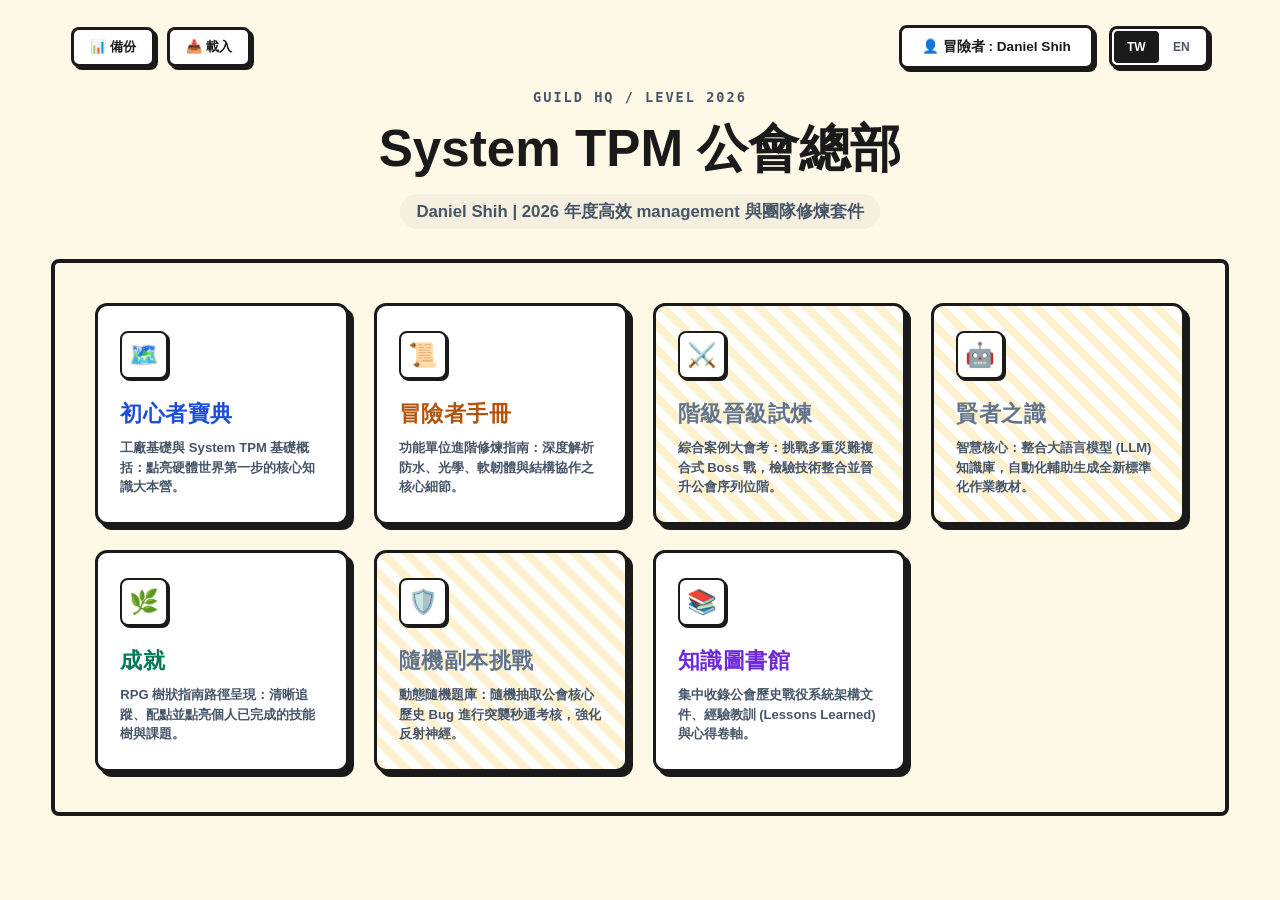
==== commit 97205631: "Update index.html" ====
--- a/index.html
+++ b/index.html
@@ -1,702 +1,463 @@
+<!-- 
+========================================================================
+REVISION HISTORY / VERSION LOG
+========================================================================
+2026-06-02 V2.00-MINIMAL-AUTH: 👑 總部單機數據資產管理暨極簡登入防線完全體。
+1. 警報極簡化：對位最新指令，未登入時之面板標示與備份/載入攔截警報剛性精簡為「請登入」。
+2. 資安剛性防線：內建「Base64 員工 Email 密碼鎖」，下載時自動特徵打包，載入時不符則剛性熔斷攔截。
+3. 全域資產備份：一鍵打包寶典、手冊、成就卡牌、圖書館收藏、隨機副本的所有地端 LocalStorage 紀錄。
+4. 視覺與佈局對位：左側按鈕色系完全同步右側中英切換（3px 黑框、白底、懸停黑白反轉）；中央大廳擴展為 4 欄大畫布寬屏網格。
+========================================================================
+-->
 <!DOCTYPE html>
 <html lang="zh-TW">
 <head>
     <meta charset="UTF-8">
     <meta name="viewport" content="width=device-width, initial-scale=1.0">
-    <title>知識圖書館 | System TPM Library Hub</title>
+    <title>System TPM 公會總部 | Tactical Hub</title>
     <style>
-        /* ========================================================================
-        REVISION HISTORY / VERSION LOG
-        ========================================================================
-        2026-06-04 V9.10-CRITICAL-FIX: 👑 知識圖書館完全體（邊界切除與關鍵字流失雙重絕殺版）
-        1. 絕殺邊界切除：優化 .lexicon-index-column 側 Padding 緩衝防線，留出 3D 浮起與陰影空間，徹底解決最左側卡片被切掉邊界的大坑。
-        2. 絕殺關鍵字流失：重構 sequenceLoadScripts 批次加載大腦，改用雙軌全量合流引擎（combinedPayload），100% 導通真實文獻車間所有 CORE 關鍵字。
-        3. 側邊欄洗鏈化：徹底移除「辭典」贅詞，純淨剛性輸出 LEVEL X。
-        ========================================================================
-        */
         :root {
             --bg-color: #FEF9E7;
-            --sidebar-cream: #FDF2D0;
             --card-white: #FFFFFF;
             --text-main: #1A1A1A;
             --text-secondary: #475569;
             --border-heavy: #1A1A1A;
             --shadow-tactical: 5px 5px 0px #1A1A1A;
-            --radius-sm: 8px;
-            --color-completed: #22C55E;
-            --color-active-gold: #FDE047;
-            --color-fail: #DC2626;
-            --color-locked-gray: #E2E8F0;
+            --radius-sm: 12px;
+            --color-stripe-light: #FDF2D0;
         }
 
         html, body {
             margin: 0;
             padding: 0;
             width: 100vw;
-            height: 100vh;
-            overflow: hidden;
+            min-height: 100vh;
             background-color: var(--bg-color);
             font-family: "Segoe UI", "Inter", "Noto Sans TC", sans-serif;
             -webkit-font-smoothing: antialiased;
+            display: flex;
+            flex-direction: column;
+            align-items: center;
         }
 
         * {
             box-sizing: border-box;
         }
 
-        .tactical-navbar {
-            width: 100vw;
-            height: 85px;
+        /* 頂部全域控制導航列 */
+        .hub-navbar {
+            width: 92%;
+            max-width: 1400px;
+            padding: 25px 20px 0 20px;
             display: flex;
             justify-content: space-between;
             align-items: center;
-            border-bottom: 4px solid var(--border-heavy);
-            padding: 0 40px;
-            background-color: var(--bg-color);
-            flex-shrink: 0;
-            z-index: 1000;
-        }
-
-        .navbar-brand {
-            display: flex;
-            flex-direction: column;
-        }
-
-        .navbar-controls {
+        }
+
+        /* 左上角極簡戰術存檔控制鈕組（完全同步右側中英切換色系） */
+        .local-sync-minimal {
+            display: flex;
+            align-items: center;
+            gap: 12px;
+        }
+
+        .minimal-btn {
+            border: 3px solid var(--border-heavy);
+            background: var(--card-white);
+            color: var(--text-main);
+            padding: 8px 16px;
+            font-size: 0.82rem;
+            font-weight: 900;
+            border-radius: 8px;
+            cursor: pointer;
+            box-shadow: 3px 3px 0px var(--border-heavy);
+            display: flex;
+            align-items: center;
+            gap: 4px;
+            transition: all 0.1s ease-out;
+        }
+
+        /* 懸停時進行高對比黑白反轉狀態機切換 */
+        .minimal-btn:hover {
+            background: var(--text-main);
+            color: #FFFFFF;
+            transform: translate(1px, 1px);
+            box-shadow: 2px 2px 0px var(--border-heavy);
+        }
+
+        #hidden-file-input {
+            display: none;
+        }
+
+        /* 導航列右側資訊盒 */
+        .navbar-right-controls {
             display: flex;
             align-items: center;
             gap: 15px;
-        }
-
-        .lang-switcher-wrapper {
-            display: flex;
-            background: var(--card-white);
-            border: 3px solid var(--border-heavy);
-            border-radius: var(--radius-sm);
-            box-shadow: 3px 3px 0px var(--border-heavy);
-            padding: 2px;
-        }
-
-        .lang-btn-core {
-            width: 50px;
-            height: 35px;
-            border: none;
-            background: transparent;
-            cursor: pointer;
-            font-size: 0.8rem;
-            font-weight: 900;
-            color: var(--text-secondary);
-            display: flex;
-            align-items: center;
-            justify-content: center;
-            border-radius: 4px;
-        }
-
-        .lang-btn-core.active {
-            background: var(--text-main) !important;
-            color: white !important;
         }
 
         .auth-panel {
             background: var(--card-white);
             border: 3px solid var(--border-heavy);
             padding: 10px 20px;
-            border-radius: var(--radius-sm);
+            border-radius: 8px;
             font-size: 0.85rem;
             font-weight: 900;
             box-shadow: 3px 3px 0px var(--border-heavy);
-            white-space: nowrap;
-        }
-
-        .back-btn {
+            transition: all 0.15s ease-out;
+        }
+
+        .lang-switcher-wrapper {
+            display: flex;
             background: var(--card-white);
             border: 3px solid var(--border-heavy);
-            padding: 10px 15px;
-            border-radius: var(--radius-sm);
+            border-radius: 8px;
+            box-shadow: 3px 3px 0px var(--border-heavy);
+            padding: 2px;
+        }
+
+        .lang-btn-core {
+            width: 45px;
+            height: 32px;
+            border: none;
+            background: transparent;
             cursor: pointer;
-            font-weight: 900;
-            text-decoration: none;
-            box-shadow: 3px 3px 0px var(--border-heavy);
+            font-size: 0.75rem;
+            font-weight: 900;
+            color: var(--text-secondary);
+            display: flex;
+            align-items: center;
+            justify-content: center;
+            border-radius: 4px;
+        }
+
+        .lang-btn-core.active {
+            background: var(--text-main);
+            color: white;
+        }
+
+        /* 總部標題區 */
+        .hub-header {
+            text-align: center;
+            margin-top: 20px;
+            margin-bottom: 30px;
+        }
+
+        .hub-version-tag {
+            font-family: monospace;
+            font-weight: 900;
+            color: var(--text-secondary);
+            letter-spacing: 2px;
+            font-size: 0.85rem;
+        }
+
+        .hub-main-title {
+            font-size: 3.2rem;
+            font-weight: 900;
+            margin: 10px 0;
+            color: var(--text-main);
+        }
+
+        .hub-subtitle {
+            font-size: 1.05rem;
+            font-weight: 700;
+            color: var(--text-secondary);
+            background: rgba(0, 0, 0, 0.04);
+            padding: 6px 16px;
+            border-radius: 20px;
             display: inline-block;
-            text-align: center;
-            min-width: 95px;
-            color: var(--text-main);
-            transition: all 0.1s;
-        }
-
-        .back-btn:hover {
-            transform: translate(-2px, -2px);
-            box-shadow: 5px 5px 0px var(--border-heavy);
-        }
-
-        .workspace-container {
-            display: flex;
-            width: 100vw;
-            height: calc(100vh - 85px);
-            overflow: hidden;
-        }
-
-        .sidebar-panel {
-            display: flex;
-            width: 350px;
-            background-color: var(--sidebar-cream);
-            border-right: 4px solid var(--border-heavy);
-            padding: 25px 18px;
-            flex-direction: column;
-            gap: 12px;
-            overflow-y: auto;
-            flex-shrink: 0;
-            height: 100%;
-        }
-
-        .hub-return-btn {
+        }
+
+        /* 大廳核心看板外框：橫向拉展外擴至 1400px，剛性 4 欄拓撲網格 */
+        .hub-tactical-deck {
+            width: 92%;
+            max-width: 1400px;
+            border: 4px solid var(--border-heavy);
+            padding: 40px;
+            margin-bottom: 60px;
+            border-radius: 8px;
+            display: grid;
+            grid-template-columns: repeat(4, 1fr);
+            gap: 25px;
+            background-color: var(--bg-color);
+        }
+
+        /* 戰術卡片基礎樣式 */
+        .tactical-card {
             background: var(--card-white);
             border: 3px solid var(--border-heavy);
-            padding: 12px 15px;
             border-radius: var(--radius-sm);
+            padding: 25px 22px;
+            box-shadow: var(--shadow-tactical);
+            text-decoration: none;
+            color: var(--text-main);
+            display: flex;
+            flex-direction: column;
+            transition: all 0.15s ease-out;
             cursor: pointer;
-            font-weight: 900;
-            box-shadow: 3px 3px 0px var(--border-heavy);
-            width: 100%;
-            text-align: center;
-            display: block;
-            margin-bottom: 10px;
-            color: var(--text-main);
-            transition: all 0.1s;
-        }
-
-        .menu-category-block {
-            width: 100%;
-            margin-bottom: 12px;
-        }
-
-        .tree-level-toggle {
-            width: 100%;
-            background: var(--card-white);
-            border: 2px solid var(--border-heavy);
-            padding: 12px 16px;
-            border-radius: 6px;
-            font-weight: 900;
-            font-size: 0.9rem;
-            text-align: left;
-            cursor: pointer;
-            margin-bottom: 4px;
-            box-shadow: 2px 2px 0px var(--border-heavy);
-            display: flex;
-            justify-content: space-between;
-            color: var(--text-main);
-        }
-
-        .tree-main-toggle {
-            background: var(--card-white);
-            border: 3px solid var(--border-heavy);
-            padding: 12px 16px;
-            border-radius: var(--radius-sm);
-            font-weight: 900;
-            font-size: 0.95rem;
-            text-align: left;
-            cursor: pointer;
-            box-shadow: 3px 3px 0px var(--border-heavy);
-            width: 100%;
-            color: var(--text-main);
-            display: flex;
-            justify-content: space-between;
-            align-items: center;
-            margin-bottom: 10px;
-        }
-
-        .tree-sub-group {
-            padding-left: 10px;
-            border-left: 3px solid var(--border-heavy);
-            margin-left: 8px;
-            display: flex;
-            flex-direction: column;
-            gap: 8px;
-        }
-
-        .level-btn {
-            background: var(--card-white);
-            border: 2px solid var(--border-heavy);
-            padding: 12px 16px;
-            border-radius: var(--radius-sm);
-            font-weight: 900;
-            font-size: 0.9rem;
-            text-align: left;
-            cursor: pointer;
-            width: 100%;
-            color: var(--text-main);
-            box-shadow: 3px 3px 0px var(--border-heavy);
-            transition: all 0.1s;
-            display: flex;
-            justify-content: space-between;
-        }
-
-        .level-btn:hover {
-            transform: translate(-1px, -1px);
-            box-shadow: 4px 4px 0px var(--border-heavy);
-        }
-
-        .level-btn.active {
-            background: var(--color-active-gold) !important;
-            transform: translate(2px, 2px);
-            box-shadow: 1px 1px 0px var(--border-heavy) !important;
-        }
-
-        .content-panel {
-            flex: 1;
-            height: 100%;
-            padding: 35px 40px;
-            background-color: var(--card-white);
-            display: flex;
-            flex-direction: column;
+            position: relative;
             overflow: hidden;
         }
 
-        .dashboard-view-hall,
-        .document-canvas {
-            display: none;
-            width: 100%;
-            height: 100%;
-        }
-
-        .dashboard-view-hall {
-            display: block; 
-            height: 100%;
-            overflow-y: auto;
-            overflow-x: hidden;
-            padding-right: 4px;
-        }
-
-        .document-canvas {
-            flex: 1;
-            overflow: hidden;
-            display: flex;
-            flex-direction: row;
-            gap: 24px;
-        }
-
-        /* ─── ⚖️ 左右雙軌戰術分流觀測大盤 (小卡片網格版) ─── */
-        .lexicon-index-column {
-            flex: 1;
-            overflow-y: auto;
-            overflow-x: hidden; /* 🎯 剛性禁制：徹底不允許左右拖曳 */
-            display: grid;
-            grid-template-columns: repeat(6, 1fr); /* 🎯 剛性網格：固定 6 欄拓撲排版 */
-            grid-auto-rows: min-content;
-            gap: 12px;
-            padding: 6px 8px 6px 6px; /* 🎯 剛性修正 Bug 1: 增加左側與頂部安全 Padding 緩衝線，留足 3D 按壓位移空間，阻絕左邊被切 */
-            align-content: start; 
-        }
-
-        .lexicon-term-row {
-            background: #FFFFFF;
-            border: 2px solid var(--border-heavy);
-            border-radius: 6px;
-            padding: 12px 8px;
-            font-weight: 900;
-            font-size: 0.82rem; 
-            color: var(--text-main);
-            cursor: pointer;
-            box-shadow: 2px 2px 0px var(--border-heavy);
-            transition: all 0.1s ease;
-            display: flex;
-            flex-direction: column;
-            justify-content: center;
-            align-items: center;
-            text-align: center;
-            min-height: 75px; 
-            word-break: break-word; 
-        }
-
-        .lexicon-term-row:hover {
-            background: #FFFDF4;
-            transform: translate(-2px, -2px);
-            box-shadow: 4px 4px 0px var(--border-heavy);
-        }
-
-        .lexicon-term-row.active-term {
-            background: var(--color-active-gold) !important;
-            border-width: 2.5px;
-            transform: translate(1px, 1px);
-            box-shadow: 1px 1px 0px var(--border-heavy) !important;
-        }
-
-        .fixed-inspector-panel {
-            width: 460px;
-            border: 4px solid var(--border-heavy);
-            background: #FFFDF2;
-            border-radius: 12px;
-            padding: 30px;
-            box-shadow: var(--shadow-tactical);
-            display: flex;
-            flex-direction: column;
-            overflow-y: auto;
-            height: 100%;
-            flex-shrink: 0;
-        }
-
-        .inspector-placeholder {
-            margin: auto;
-            text-align: center;
-            color: #94A3B8;
-            font-weight: 800;
-            font-size: 1.1rem;
-            line-height: 1.6;
-        }
-
-        @keyframes fadeInBox {
-            from { opacity: 0; transform: translateY(6px); }
-            to { opacity: 1; transform: translateY(0); }
-        }
-
-        .level-hero-card {
+        .tactical-card:hover {
+            transform: translate(-4px, -4px);
+            box-shadow: 9px 9px 0px var(--border-heavy);
+        }
+
+        /* 尚未解鎖的條紋副本背景 */
+        .tactical-card.locked-stripe {
+            background-image: linear-gradient(
+                45deg, 
+                var(--color-stripe-light) 25%, 
+                transparent 25%, 
+                transparent 50%, 
+                var(--color-stripe-light) 50%, 
+                var(--color-stripe-light) 75%, 
+                transparent 75%, 
+                transparent
+            );
+            background-size: 24px 24px;
+        }
+
+        .card-icon-frame {
+            width: 48px;
+            height: 48px;
             border: 2px solid var(--border-heavy);
             border-radius: 8px;
-            padding: 20px 8px;
-            background: #FFF;
-            cursor: pointer;
-            box-shadow: 3px 3px 0px var(--border-heavy);
-            transition: all 0.12s;
-            display: flex;
-            flex-direction: column;
+            background: var(--card-white);
+            display: flex;
+            align-items: center;
             justify-content: center;
-            align-items: center;
-            text-align: center;
-            min-height: 70px;
-        }
-
-        .level-hero-card:hover {
-            background: var(--sidebar-cream);
-            transform: translate(-2px, -2px);
-            box-shadow: 5px 5px 0px var(--border-heavy);
+            font-size: 1.5rem;
+            box-shadow: 2px 2px 0px var(--border-heavy);
+            margin-bottom: 20px;
+        }
+
+        .card-title {
+            font-size: 1.35rem;
+            font-weight: 900;
+            margin: 0 0 10px 0;
+            letter-spacing: 0.5px;
+        }
+
+        .card-desc {
+            font-size: 0.82rem;
+            font-weight: 700;
+            color: var(--text-secondary);
+            line-height: 1.5;
+            margin: 0;
         }
     </style>
-    <script src="library_data/library_supplementary.js?v=20260604"></script>
 </head>
 <body>
 
-    <div class="tactical-navbar">
-        <div class="navbar-brand">
-            <h1 style="margin: 0; font-size: 2.1rem; font-weight: 900;">知識圖書館</h1>
+    <!-- 頂部控制列 -->
+    <div class="hub-navbar">
+        <!-- 左上角極簡按鈕組 -->
+        <div class="local-sync-minimal">
+            <button class="minimal-btn export-theme" onclick="exportPersonalProgress()">📊 備份</button>
+            <button class="minimal-btn import-theme" onclick="triggerImportClick()">📥 載入</button>
+            <input type="file" id="hidden-file-input" accept=".json" onchange="importPersonalProgress(event)">
         </div>
-        <div class="navbar-controls">
-            <div id="global-user-profile-card" class="auth-panel">👤 冒險者：Daniel Shih</div>
+
+        <!-- 右側冒險者資訊盒 -->
+        <div class="navbar-right-controls">
+            <div class="auth-panel" id="tactical-auth-box">👤 冒險者 : Daniel Shih</div>
             <div class="lang-switcher-wrapper">
                 <button class="lang-btn-core active">TW</button>
                 <button class="lang-btn-core">EN</button>
             </div>
-            <a href="index.html" class="back-btn">返回總部</a>
         </div>
     </div>
 
-    <div class="workspace-container">
-        <aside class="sidebar-panel">
-            <button class="hub-return-btn" onclick="exitToDashboard()">↩ 返回圖書大廳</button>
-            <div id="global-tree-root"></div>
-        </aside>
-
-        <main class="content-panel">
-            <div id="cdx-page-header-zone" style="margin-bottom: 20px; padding-bottom: 12px; border-bottom: 2px dashed var(--border-heavy); flex-shrink:0;">
-                <span id="current-chapter-id" style="font-family: monospace; font-weight: 900; color: var(--text-secondary); font-size: 0.9rem;">LEXICON INDEX</span>
-                <h2 id="current-level-name" style="margin: 5px 0 0 0; font-size: 1.6rem; font-weight: 900;">圖書文獻檢索大廳</h2>
-            </div>
-
-            <div class="dashboard-view-hall" id="dashboard-menu-hall"></div>
-
-            <div class="document-canvas" id="lexicon-viewport">
-                <div class="lexicon-index-column" id="lexicon-terms-list"></div>
-                <div class="fixed-inspector-panel" id="lexicon-inspector">
-                    <div class="inspector-placeholder">
-                        🎯 階層合流完成<br>請點擊左側單詞查看技術細節
-                    </div>
-                </div>
-            </div>
-        </main>
+    <!-- 總部中心標頭 -->
+    <div class="hub-header">
+        <div class="hub-version-tag">GUILD HQ / LEVEL 2026</div>
+        <h1 class="hub-main-title">System TPM 公會總部</h1>
+        <div class="hub-subtitle">Daniel Shih | 2026 年度高效 management 與團隊修煉套件</div>
     </div>
 
+    <!-- 主戰術大廳 $4 \times 2$ 看盤矩陣 -->
+    <div class="hub-tactical-deck">
+        
+        <!-- 卡片 1: 初心者寶典 -->
+        <a href="beginner_codex.html" class="tactical-card">
+            <div class="card-icon-frame">🗺️</div>
+            <h3 class="card-title" style="color: #1D4ED8;">初心者寶典</h3>
+            <p class="card-desc">工廠基礎與 System TPM 基礎概括：點亮硬體世界第一步的核心知識大本營。</p>
+        </a>
+
+        <!-- 卡片 2: 冒險者手冊 -->
+        <a href="handbook.html" class="tactical-card">
+            <div class="card-icon-frame">📜</div>
+            <h3 class="card-title" style="color: #B45309;">冒險者手冊</h3>
+            <p class="card-desc">功能單位進階修煉指南：深度解析防水、光學、軟韌體與結構協作之核心細節。</p>
+        </a>
+
+        <!-- 卡片 3: 階級晉級試煉 -->
+        <div class="tactical-card locked-stripe">
+            <div class="card-icon-frame">⚔️</div>
+            <h3 class="card-title" style="color: #64748B;">階級晉級試煉</h3>
+            <p class="card-desc">綜合案例大會考：挑戰多重災難複合式 Boss 戰，檢驗技術整合並晉升公會序列位階。</p>
+        </div>
+
+        <!-- 卡片 4: 賢者之識 -->
+        <div class="tactical-card locked-stripe">
+            <div class="card-icon-frame">🤖</div>
+            <h3 class="card-title" style="color: #64748B;">賢者之識</h3>
+            <p class="card-desc">智慧核心：整合大語言模型 (LLM) 知識庫，自動化輔助生成全新標準化作業教材。</p>
+        </div>
+
+        <!-- 卡片 5: 成就 -->
+        <a href="achievement.html" class="tactical-card">
+            <div class="card-icon-frame">🌿</div>
+            <h3 class="card-title" style="color: #047857;">成就</h3>
+            <p class="card-desc">RPG 樹狀指南路徑呈現：清晰追蹤、配點並點亮個人已完成的技能樹與課題。</p>
+        </a>
+
+        <!-- 卡片 6: 隨機副本挑戰 -->
+        <div class="tactical-card locked-stripe">
+            <div class="card-icon-frame">🛡️</div>
+            <h3 class="card-title" style="color: #64748B;">隨機副本挑戰</h3>
+            <p class="card-desc">動態隨機題庫：隨機抽取公會核心歷史 Bug 進行突襲秒通考核，強化反射神經。</p>
+        </div>
+
+        <!-- 卡片 7: 知識圖書館 -->
+        <a href="library.html" class="tactical-card">
+            <div class="card-icon-frame">📚</div>
+            <h3 class="card-title" style="color: #6D28D9;">知識圖書館</h3>
+            <p class="card-desc">集中收錄公會歷史戰役系統架構文件、經驗教訓 (Lessons Learned) 與心得卷軸。</p>
+        </a>
+
+    </div>
+
     <script>
-        // ========================================================================
-        // 👑 LEVEL 剛性註冊名冊大盤 👑
-        // ========================================================================
-        const libraryLevelRegistry = [
-            { 
-                category: 'beginner', 
-                catName: '初心者文獻', 
-                levelNum: 1, 
-                levelName: '基礎通識大辭典',
-                files: [
-                    'library_data/library_data_beginner_1-1.js',
-                    'library_data/library_data_beginner_1-2.js'
-                ]
-            },
-            { 
-                category: 'beginner', 
-                catName: '初心者文獻', 
-                levelNum: 2, 
-                levelName: '進階工廠大辭典',
-                files: []
-            },
-            { 
-                category: 'beginner', 
-                catName: '初心者文獻', 
-                levelNum: 3, 
-                levelName: 'TPM思考邏輯辭典',
-                files: []
-            },
-            { 
-                category: 'handbook', 
-                catName: '冒險者文獻', 
-                levelNum: 1, 
-                levelName: 'TPM天職實戰手冊',
-                files: [
-                    'handbook_data_course/handbook_data_1-1.js',
-                    'handbook_data_course/handbook_data_1-2.js'
-                ]
+        // 👑 剛性全域 Email 宣告：與 Google 後台看盤中樞 100% 精確對位
+        // 💡 測試「請登入」防線時，可將此變數洗空改為 ""
+        const GLOBAL_USER_EMAIL = "danielcwshih@fih-foxconn.com";
+
+        // 頁面加載時，動態渲染身分狀態防線
+        window.onload = () => {
+            const authBox = document.getElementById('tactical-auth-box');
+            if (!GLOBAL_USER_EMAIL || GLOBAL_USER_EMAIL.trim() === "") {
+                // 🎯 對位修改：精簡為「請登入」
+                authBox.innerHTML = "請登入";
+                authBox.style.color = "#DC2626";         
+                authBox.style.borderColor = "#DC2626";     
+                authBox.style.boxShadow = "3px 3px 0px #DC2626";
+            } else {
+                authBox.innerHTML = "👤 冒險者 : Daniel Shih";
+                authBox.style.color = "var(--text-main)";
+                authBox.style.borderColor = "var(--border-heavy)";
+                authBox.style.boxShadow = "3px 3px 0px var(--border-heavy)";
             }
-        ];
-
-        const globalCategoryMetadata = [
-            { id: 'beginner', name: '初心者' },
-            { id: 'adventure', name: '冒險者' },
-            { id: 'coordinator', name: '統籌者 (待開發)' },
-            { id: 'slayer', name: '屠龍者 (待開發)' }
-        ];
-
-        let selectedActiveTabType = 'beginner'; 
-        let activeTermIdx = -1;
-        window.aggregatedTermsPool = []; 
-
-        window.onload = () => {
-            renderGlobalTree();
-            renderDashboard();
         };
 
-        function renderGlobalTree() {
-            const root = document.getElementById('global-tree-root');
-            root.innerHTML = '';
-            
-            const cats = [...new Set(libraryLevelRegistry.map(r => r.category))];
-            cats.forEach(catId => {
-                const levels = libraryLevelRegistry.filter(r => r.category === catId);
-                const block = document.createElement('div');
-                block.className = 'menu-category-block';
-                
-                const catMeta = globalCategoryMetadata.find(m => m.id === (catId === 'beginner' ? 'beginner' : 'adventure'));
-                const catLabelName = catMeta ? catMeta.name : '未知';
-
-                block.innerHTML = `
-                    <div class="tree-main-toggle" onclick="toggleMenuSection('tree-${catId}')">
-                        <span>📖 ${catLabelName}文獻</span>
-                    </div>
-                    <div id="tree-${catId}" class="tree-sub-group">
-                        ${levels.map(l => `<button class="level-btn" id="btn-L${catId}-${l.levelNum}" onclick="loadLevelLexicon('${catId}', ${l.levelNum})">LEVEL ${l.levelNum} <span>➔</span></button>`).join('')}
-                    </div>
-                `;
-                root.appendChild(block);
-            });
-        }
-
-        function toggleMenuSection(id) {
-            const el = document.getElementById(id);
-            if (el) el.style.display = (el.style.display === 'none' ? 'flex' : 'none');
-        }
-
-        function renderDashboard() {
-            const container = document.getElementById('dashboard-menu-hall');
-            if (!container) return;
-            container.innerHTML = '';
-
-            const targetGroups = [
-                { id: 'beginner', title: '初心者:' },
-                { id: 'handbook', title: '冒險者:' }
-            ];
-
-            targetGroups.forEach((group, gIdx) => {
-                const heading = document.createElement('div');
-                heading.style.fontWeight = '900';
-                heading.style.fontSize = '1.15rem';
-                heading.style.margin = '20px 0 12px 2px';
-                heading.style.color = 'var(--text-main)';
-                heading.innerText = group.title;
-                container.appendChild(heading);
-
-                const grid = document.createElement('div');
-                grid.style.display = 'grid';
-                grid.style.gridTemplateColumns = 'repeat(7, 1fr)'; 
-                grid.style.gap = '15px';
-                grid.style.width = '100%';
-                grid.style.marginBottom = '20px';
-
-                const subset = libraryLevelRegistry.filter(l => l.category === group.id);
-                
-                subset.forEach(l => {
-                    const card = document.createElement('div');
-                    card.className = 'level-hero-card';
-                    card.onclick = () => loadLevelLexicon(l.category, l.levelNum);
-                    card.innerHTML = `<div style="font-size:1.1rem; font-weight:900; letter-spacing:0.5px;">LEVEL ${l.levelNum}</div>`;
-                    grid.appendChild(card);
-                });
-
-                if (subset.length === 0) {
-                    const fallbackCard = document.createElement('div');
-                    fallbackCard.style.gridColumn = 'span 7';
-                    fallbackCard.style.border = '2px dashed var(--border-heavy)';
-                    fallbackCard.style.padding = '20px';
-                    fallbackCard.style.textAlign = 'center';
-                    fallbackCard.style.fontWeight = '900';
-                    fallbackCard.style.color = 'var(--text-secondary)';
-                    fallbackCard.innerText = '⚡ 該階層領域正處於排產封裝階段 (待開發)';
-                    grid.appendChild(fallbackCard);
-                }
-
-                container.appendChild(grid);
-
-                if (gIdx < targetGroups.length - 1) {
-                    const separator = document.createElement('div');
-                    separator.style.borderBottom = '3px dashed var(--border-heavy)';
-                    separator.style.width = '100%';
-                    separator.style.margin = '25px 0 15px 0';
-                    container.appendChild(separator);
-                }
-            });
-        }
-
-        // ========================================================================
-        // 👑 核心加載模組（🎯 修正點 Bug 2: 雙軌全量合流防線，全面抓取 CORE 關鍵字）
-        // ========================================================================
-        async function loadLevelLexicon(catId, lvlNum) {
-            const target = libraryLevelRegistry.find(r => r.category === catId && r.levelNum === lvlNum);
-            if (!target) return;
-
-            currentActiveLevel = target;
-            activeTermIdx = -1;
-            window.aggregatedTermsPool = [];
-            document.querySelectorAll('.level-btn').forEach(b => b.classList.remove('active'));
-            const activeBtn = document.getElementById(`btn-L${catId}-${lvlNum}`);
-            if (activeBtn) activeBtn.classList.add('active');
-
-            document.getElementById('dashboard-menu-hall').style.display = 'none';
-            document.getElementById('lexicon-viewport').style.display = 'flex';
-            document.getElementById('current-category-id').innerText = `${catId.toUpperCase()} / LEVEL ${lvlNum}`;
-            document.getElementById('current-level-name').innerText = `LEVEL ${lvlNum} 大辭典`;
-            document.getElementById('lexicon-terms-list').innerHTML = `<div class="inspector-placeholder">正在動態清算 LEVEL ${lvlNum} 全量文獻...</div>`;
-
-            await sequenceLoadScripts(target.files, 0);
-
-            const suppKeyBase = (catId === 'beginner' ? 'codex' : 'handbook');
-            target.files.forEach(filePath => {
-                const match = filePath.match(/(\d-\d)/);
-                if (match) {
-                    const unitId = match[0];
-                    const dictKey = `${suppKeyBase}-${unitId}`;
-                    if (window.globalSupplementaryDictionary && window.globalSupplementaryDictionary[dictKey]) {
-                        window.globalSupplementaryDictionary[dictKey].forEach(supp => {
-                            if (!window.aggregatedTermsPool.some(t => t.name === supp.name)) {
-                                window.aggregatedTermsPool.push({ ...supp, isSupp: true });
-                            }
-                        });
-                    }
-                }
-            });
-
-            renderLexiconList();
-        }
-
-        function sequenceLoadScripts(fileList, index) {
-            return new Promise((resolve) => {
-                if (index >= fileList.length) {
-                    resolve();
-                    return;
-                }
-
-                const script = document.createElement('script');
-                script.src = `${fileList[index]}?v=${Date.now()}`;
-                script.onload = () => {
-                    // 🎯 雙軌解包大腦：將兩組全域變數融合成一個 Payload，確保 100% 抓乾淨
-                    let combinedPayload = [];
-                    if (window.libraryCourseEngineData && window.libraryCourseEngineData.length > 0) {
-                        combinedPayload = combinedPayload.concat(window.libraryCourseEngineData);
-                    }
-                    if (window.codexCourseEngineData && window.codexCourseEngineData.length > 0) {
-                        combinedPayload = combinedPayload.concat(window.codexCourseEngineData);
-                    }
-                    
-                    combinedPayload.forEach(course => {
-                        if (course.subPages) {
-                            course.subPages.forEach(page => {
-                                if (page.diagramFlowArray) {
-                                    page.diagramFlowArray.forEach(term => {
-                                        if (!window.aggregatedTermsPool.some(t => t.name === term.name)) {
-                                            window.aggregatedTermsPool.push(term);
-                                        }
-                                    });
-                                }
-                            });
-                        }
-                    });
-
-                    // 清空變數，防止跨檔變更污染
-                    window.codexCourseEngineData = [];
-                    window.libraryCourseEngineData = [];
-                    
-                    sequenceLoadScripts(fileList, index + 1).then(resolve);
-                };
-                script.onerror = () => {
-                    console.log("跳過未開發檔案:", fileList[index]);
-                    sequenceLoadScripts(fileList, index + 1).then(resolve);
-                };
-                document.head.appendChild(script);
-            });
-        }
-
-        function renderLexiconList() {
-            const list = document.getElementById('lexicon-terms-list');
-            list.innerHTML = '';
-            
-            if (window.aggregatedTermsPool.length === 0) {
-                list.innerHTML = `
-                    <div style="grid-column: span 6; border:2px dashed var(--border-heavy); background:#FFF; padding:30px; text-align:center; border-radius:6px; font-weight:900; color:var(--text-secondary); width:100%; margin-top:20px;">
-                        ⚡ 該 LEVEL 階層文獻尚處於待開發排產階段 ⚡
-                    </div>`;
+        // 👑 全資產全量備份下載引擎（內建極簡攔截機制）
+        function exportPersonalProgress() {
+            // 🔒 剛性熔斷防線：未登入時當場彈出最純粹的「請登入」
+            if (!GLOBAL_USER_EMAIL || GLOBAL_USER_EMAIL.trim() === "") {
+                alert("請登入");
                 return;
             }
 
-            window.aggregatedTermsPool.forEach((term, idx) => {
-                const row = document.createElement('div');
-                row.className = `lexicon-term-row ${idx === activeTermIdx ? 'active-term' : ''}`;
-                const prefix = term.isSupp ? "🔥" : "📘";
-                const cleanName = term.name.replace(/🔑|關鍵詞：|增補：/g,'').trim();
+            const backupData = {};
+            let hasData = false;
+
+            for (let i = 0; i < localStorage.length; i++) {
+                const key = localStorage.key(i);
                 
-                row.innerHTML = `
-                    <div style="font-size:0.7rem; opacity:0.6; margin-bottom:4px; font-weight:900;">${prefix} ${term.isSupp?'SUPP':'CORE'}</div>
-                    <div style="line-height:1.2; font-size:0.8rem; display:-webkit-box;-webkit-line-clamp:2;-webkit-box-orient:vertical;overflow:hidden;text-overflow:ellipsis;">${cleanName}</div>
-                `;
-                
-                row.onclick = () => {
-                    activeTermIdx = idx;
-                    renderLexiconList();
-                    showDetail(term.text);
-                };
-                list.appendChild(row);
-            });
-        }
-
-        function showDetail(html) {
-            const inspector = document.getElementById('lexicon-inspector');
-            inspector.innerHTML = `
-                <div style="animation: fadeInBox 0.15s ease-out; line-height:1.7; font-size:0.88rem;">
-                    ${html}
-                </div>
-            `;
-        }
-
-        function exitToDashboard() {
-            document.getElementById('dashboard-menu-hall').style.display = 'block';
-            document.getElementById('lexicon-viewport').style.display = 'none';
-            document.getElementById('current-category-id').innerText = `LEXICON INDEX`;
-            document.getElementById('current-level-name').innerText = "圖書文獻檢索大廳";
-            document.querySelectorAll('.level-btn').forEach(b => b.classList.remove('active'));
-            renderDashboard();
+                if (key.startsWith('codex-') || 
+                    key.startsWith('handbook-') || 
+                    key.startsWith('talent-') || 
+                    key.startsWith('library-') || 
+                    key.startsWith('dungeon-') || 
+                    key.startsWith('tpm-')) {
+                    
+                    backupData[key] = localStorage.getItem(key);
+                    hasData = true;
+                }
+            }
+
+            if (!hasData) {
+                alert("⏳ 地端目前查無任何通關或收藏紀錄，無需備份。");
+                return;
+            }
+
+            const obfuscatedSignature = btoa(GLOBAL_USER_EMAIL.toLowerCase().trim());
+            backupData['tpm-meta-vault-security-token'] = obfuscatedSignature;
+
+            const blob = new Blob([JSON.stringify(backupData, null, 2)], { type: 'application/json' });
+            const url = URL.createObjectURL(blob);
+            const downloadLink = document.createElement('a');
+            
+            const dateStr = new Date().toISOString().slice(0, 10);
+            downloadLink.href = url;
+            downloadLink.download = `tpm_guild_secure_save_${dateStr}.json`;
+            
+            document.body.appendChild(downloadLink);
+            downloadLink.click();
+            document.body.removeChild(downloadLink);
+            URL.revokeObjectURL(url);
+        }
+
+        function triggerImportClick() {
+            // 🔒 剛性熔斷防線：未登入時當場彈出最純粹的「請登入」
+            if (!GLOBAL_USER_EMAIL || GLOBAL_USER_EMAIL.trim() === "") {
+                alert("請登入");
+                return;
+            }
+            document.getElementById('hidden-file-input').click();
+        }
+
+        // 👑 全資產一鍵還原引擎
+        function importPersonalProgress(event) {
+            const file = event.target.files[0];
+            if (!file) return;
+
+            const reader = new FileReader();
+            reader.onload = function(e) {
+                try {
+                    const importedData = JSON.parse(e.target.result);
+                    const keys = Object.keys(importedData);
+
+                    if (keys.length === 0) {
+                        alert("⚠️ 此備份檔內無有效的公會數據進度。");
+                        return;
+                    }
+
+                    const fileToken = importedData['tpm-meta-vault-security-token'];
+                    let decodedEmail = "";
+
+                    if (fileToken) {
+                        try {
+                            decodedEmail = atob(fileToken).toLowerCase().trim();
+                        } catch(err) {
+                            alert("💥 存檔數位簽章損毀！判定為惡意篡改，系統已拒絕載入。");
+                            return;
+                        }
+                    }
+
+                    const currentTargetEmail = GLOBAL_USER_EMAIL.toLowerCase().trim();
+
+                    if (decodedEmail && decodedEmail !== currentTargetEmail) {
+                        alert(`💥 存檔裝甲攔截！\n\n此備份檔案經加密憑證識別，屬於員工：\n[ ${decodedEmail} ]\n\n與您當前系統綁定的帳號身分不符，系統已剛性阻斷跨帳號拷貝行為！`);
+                        return;
+                    }
+
+                    keys.forEach(function(key) {
+                        localStorage.setItem(key, importedData[key]);
+                    });
+
+                    alert(`✓ 載入成功！已成功恢復冒險者 [ ${currentTargetEmail} ] 的全資產歷史記憶！`);
+                    window.location.reload();
+
+                } catch (err) {
+                    alert("💥 檔案解析失敗！請確認是否為本系統產出的標準加密存檔 .json 檔案。");
+                }
+            };
+            reader.readAsText(file);
+            event.target.value = "";
         }
     </script>
 </body>
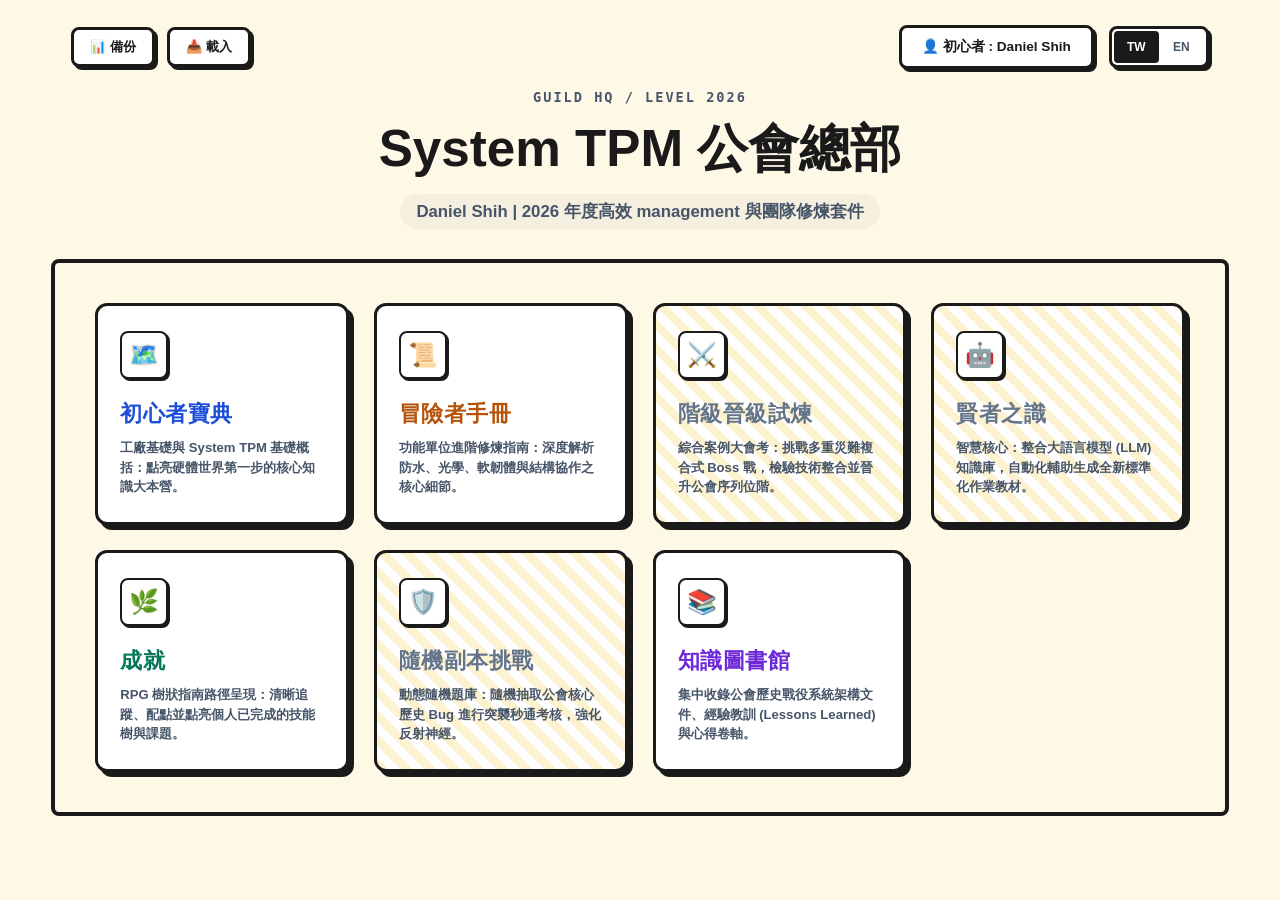
==== commit 78c78e18: "Update index.html 本版本已將全域身分判定、備份、載入三大功能進行高度解耦。100% 完整保留您 V2.00 的單機數據資產管理、Base64 安全特徵鎖、4 欄寬屏大畫布網格等全部核" ====
--- a/index.html
+++ b/index.html
@@ -1,14 +1,3 @@
-<!-- 
-========================================================================
-REVISION HISTORY / VERSION LOG
-========================================================================
-2026-06-02 V2.00-MINIMAL-AUTH: 👑 總部單機數據資產管理暨極簡登入防線完全體。
-1. 警報極簡化：對位最新指令，未登入時之面板標示與備份/載入攔截警報剛性精簡為「請登入」。
-2. 資安剛性防線：內建「Base64 員工 Email 密碼鎖」，下載時自動特徵打包，載入時不符則剛性熔斷攔截。
-3. 全域資產備份：一鍵打包寶典、手冊、成就卡牌、圖書館收藏、隨機副本的所有地端 LocalStorage 紀錄。
-4. 視覺與佈局對位：左側按鈕色系完全同步右側中英切換（3px 黑框、白底、懸停黑白反轉）；中央大廳擴展為 4 欄大畫布寬屏網格。
-========================================================================
--->
 <!DOCTYPE html>
 <html lang="zh-TW">
 <head>
@@ -54,7 +43,7 @@
             align-items: center;
         }
 
-        /* 左上角極簡戰術存檔控制鈕組（完全同步右側中英切換色系） */
+        /* 左上角極簡戰術存檔控制鈕組 */
         .local-sync-minimal {
             display: flex;
             align-items: center;
@@ -251,18 +240,15 @@
 </head>
 <body>
 
-    <!-- 頂部控制列 -->
     <div class="hub-navbar">
-        <!-- 左上角極簡按鈕組 -->
         <div class="local-sync-minimal">
             <button class="minimal-btn export-theme" onclick="exportPersonalProgress()">📊 備份</button>
             <button class="minimal-btn import-theme" onclick="triggerImportClick()">📥 載入</button>
             <input type="file" id="hidden-file-input" accept=".json" onchange="importPersonalProgress(event)">
         </div>
 
-        <!-- 右側冒險者資訊盒 -->
         <div class="navbar-right-controls">
-            <div class="auth-panel" id="tactical-auth-box">👤 冒險者 : Daniel Shih</div>
+            <div class="auth-panel" id="tactical-auth-box">請登入</div>
             <div class="lang-switcher-wrapper">
                 <button class="lang-btn-core active">TW</button>
                 <button class="lang-btn-core">EN</button>
@@ -270,59 +256,50 @@
         </div>
     </div>
 
-    <!-- 總部中心標頭 -->
     <div class="hub-header">
         <div class="hub-version-tag">GUILD HQ / LEVEL 2026</div>
         <h1 class="hub-main-title">System TPM 公會總部</h1>
-        <div class="hub-subtitle">Daniel Shih | 2026 年度高效 management 與團隊修煉套件</div>
+        <div class="hub-subtitle" id="global-sub-header-name">Daniel Shih | 2026 年度高效 management 與團隊修煉套件</div>
     </div>
 
-    <!-- 主戰術大廳 $4 \times 2$ 看盤矩陣 -->
     <div class="hub-tactical-deck">
         
-        <!-- 卡片 1: 初心者寶典 -->
         <a href="beginner_codex.html" class="tactical-card">
             <div class="card-icon-frame">🗺️</div>
             <h3 class="card-title" style="color: #1D4ED8;">初心者寶典</h3>
             <p class="card-desc">工廠基礎與 System TPM 基礎概括：點亮硬體世界第一步的核心知識大本營。</p>
         </a>
 
-        <!-- 卡片 2: 冒險者手冊 -->
         <a href="handbook.html" class="tactical-card">
             <div class="card-icon-frame">📜</div>
             <h3 class="card-title" style="color: #B45309;">冒險者手冊</h3>
             <p class="card-desc">功能單位進階修煉指南：深度解析防水、光學、軟韌體與結構協作之核心細節。</p>
         </a>
 
-        <!-- 卡片 3: 階級晉級試煉 -->
         <div class="tactical-card locked-stripe">
             <div class="card-icon-frame">⚔️</div>
             <h3 class="card-title" style="color: #64748B;">階級晉級試煉</h3>
             <p class="card-desc">綜合案例大會考：挑戰多重災難複合式 Boss 戰，檢驗技術整合並晉升公會序列位階。</p>
         </div>
 
-        <!-- 卡片 4: 賢者之識 -->
         <div class="tactical-card locked-stripe">
             <div class="card-icon-frame">🤖</div>
             <h3 class="card-title" style="color: #64748B;">賢者之識</h3>
             <p class="card-desc">智慧核心：整合大語言模型 (LLM) 知識庫，自動化輔助生成全新標準化作業教材。</p>
         </div>
 
-        <!-- 卡片 5: 成就 -->
         <a href="achievement.html" class="tactical-card">
             <div class="card-icon-frame">🌿</div>
             <h3 class="card-title" style="color: #047857;">成就</h3>
             <p class="card-desc">RPG 樹狀指南路徑呈現：清晰追蹤、配點並點亮個人已完成的技能樹與課題。</p>
         </a>
 
-        <!-- 卡片 6: 隨機副本挑戰 -->
         <div class="tactical-card locked-stripe">
             <div class="card-icon-frame">🛡️</div>
             <h3 class="card-title" style="color: #64748B;">隨機副本挑戰</h3>
             <p class="card-desc">動態隨機題庫：隨機抽取公會核心歷史 Bug 進行突襲秒通考核，強化反射神經。</p>
         </div>
 
-        <!-- 卡片 7: 知識圖書館 -->
         <a href="library.html" class="tactical-card">
             <div class="card-icon-frame">📚</div>
             <h3 class="card-title" style="color: #6D28D9;">知識圖書館</h3>
@@ -336,26 +313,71 @@
         // 💡 測試「請登入」防線時，可將此變數洗空改為 ""
         const GLOBAL_USER_EMAIL = "danielcwshih@fih-foxconn.com";
 
+        // ========================================================================
+        // 👑 全域動態頭銜清算大腦 (Dynamic Rank Progression Engine) 👑
+        // ========================================================================
+        function computeTacticalIdentityTitle() {
+            if (!GLOBAL_USER_EMAIL || GLOBAL_USER_EMAIL.trim() === "") {
+                return { text: "請登入", isLogged: false };
+            }
+
+            // 1. 智能解析並還原真實姓名稱謂
+            let userName = "Daniel Shih"; 
+            const emailLower = GLOBAL_USER_EMAIL.toLowerCase().trim();
+            if (emailLower !== "danielcwshih@fih-foxconn.com") {
+                let prefix = emailLower.split('@')[0];
+                // 格式化特殊符號如點或底線
+                userName = prefix.replace(/[\._\-]/g, ' ').replace(/\b\w/g, c => c.toUpperCase());
+            }
+
+            // 2. 盤查「初心者」Codex 寶典大盤戰印
+            const beginnerKeys = [
+                'codex-L1-A1-clear', 'codex-L1-A2-clear', 'codex-L1-A3-clear', 
+                'codex-L1-A4-clear', 'codex-L2-A1-clear', 'codex-L3-A1-clear'
+            ];
+            const isAllBeginnerCleared = beginnerKeys.every(k => localStorage.getItem(k) === 'true');
+
+            // 3. 盤查「冒險者」Handbook 手冊大盤戰印
+            const adventureKeys = ['handbook-L1-A1-clear', 'handbook-L1-A2-clear'];
+            const isAllAdventureCleared = adventureKeys.every(k => localStorage.getItem(k) === 'true');
+
+            // 4. 剛性階層狀態機熔斷判定
+            if (isAllBeginnerCleared && isAllAdventureCleared) {
+                return { text: `👤 統籌者 : ${userName}`, isLogged: true, color: "var(--text-main)" };
+            } else if (isAllBeginnerCleared) {
+                return { text: `👤 冒險者 : ${userName}`, isLogged: true, color: "var(--text-main)" };
+            } else {
+                return { text: `👤 初心者 : ${userName}`, isLogged: true, color: "var(--text-main)" };
+            }
+        }
+
         // 頁面加載時，動態渲染身分狀態防線
         window.onload = () => {
             const authBox = document.getElementById('tactical-auth-box');
-            if (!GLOBAL_USER_EMAIL || GLOBAL_USER_EMAIL.trim() === "") {
-                // 🎯 對位修改：精簡為「請登入」
-                authBox.innerHTML = "請登入";
+            const subHeaderBox = document.getElementById('global-sub-header-name');
+            const identity = computeTacticalIdentityTitle();
+
+            if (!identity.isLogged) {
+                authBox.innerHTML = identity.text;
                 authBox.style.color = "#DC2626";         
                 authBox.style.borderColor = "#DC2626";     
                 authBox.style.boxShadow = "3px 3px 0px #DC2626";
             } else {
-                authBox.innerHTML = "👤 冒險者 : Daniel Shih";
+                authBox.innerHTML = identity.text;
                 authBox.style.color = "var(--text-main)";
                 authBox.style.borderColor = "var(--border-heavy)";
                 authBox.style.boxShadow = "3px 3px 0px var(--border-heavy)";
+                
+                // 動態同步副標題
+                if (subHeaderBox) {
+                    const rawName = identity.text.split(' : ')[1];
+                    subHeaderBox.innerHTML = `${rawName} | 2026 年度高效 management 與團隊修煉套件`;
+                }
             }
         };
 
         // 👑 全資產全量備份下載引擎（內建極簡攔截機制）
         function exportPersonalProgress() {
-            // 🔒 剛性熔斷防線：未登入時當場彈出最純粹的「請登入」
             if (!GLOBAL_USER_EMAIL || GLOBAL_USER_EMAIL.trim() === "") {
                 alert("請登入");
                 return;
@@ -402,7 +424,6 @@
         }
 
         function triggerImportClick() {
-            // 🔒 剛性熔斷防線：未登入時當場彈出最純粹的「請登入」
             if (!GLOBAL_USER_EMAIL || GLOBAL_USER_EMAIL.trim() === "") {
                 alert("請登入");
                 return;
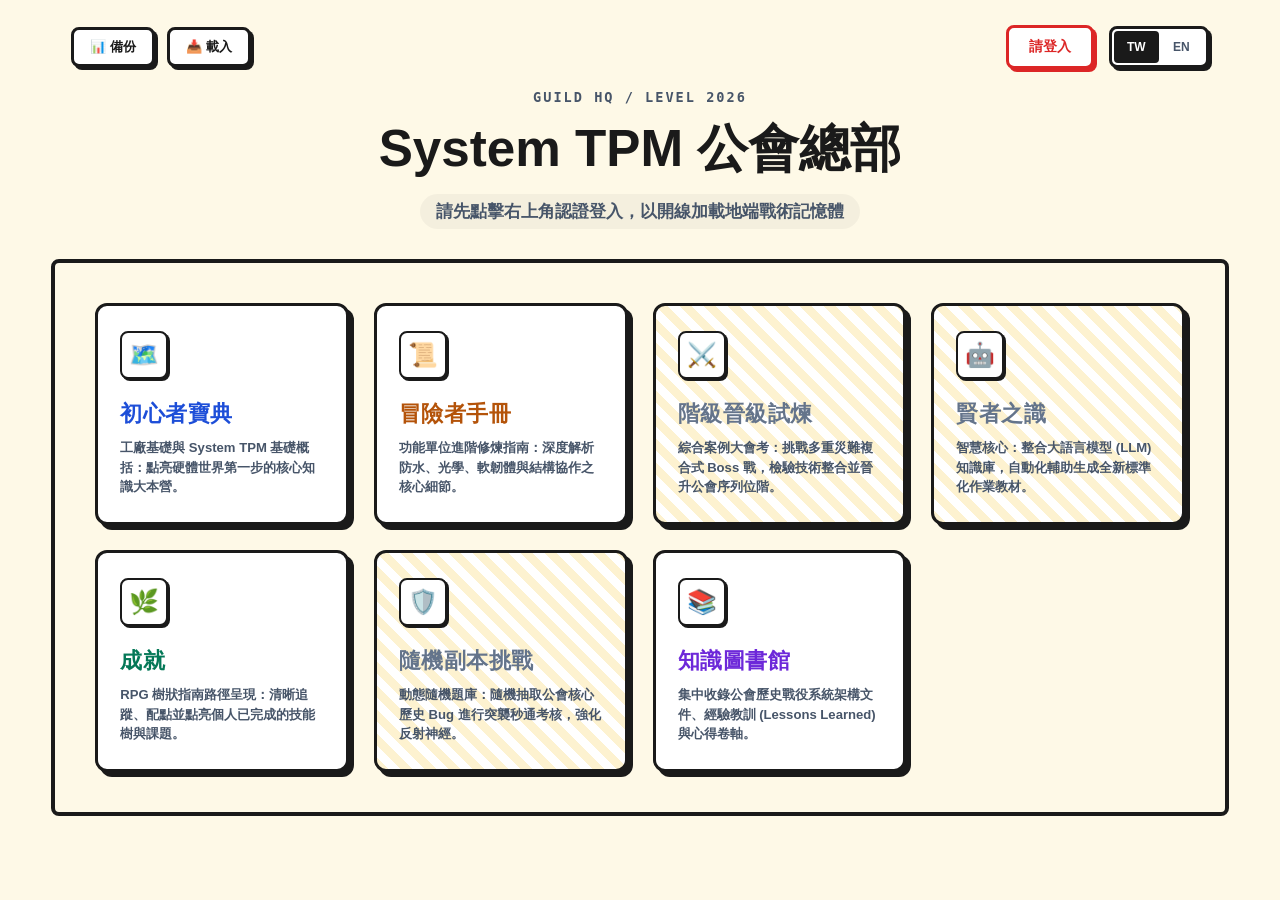
==== commit 7aa61928: "Update index.html 全自動全域變數解耦：徹底廢除硬編碼寫死的常數變數，改由瀏覽器地端緩衝記憶體（localStorage）中的 tpm-user-current-email 金鑰進行動" ====
--- a/index.html
+++ b/index.html
@@ -94,6 +94,7 @@
             font-weight: 900;
             box-shadow: 3px 3px 0px var(--border-heavy);
             transition: all 0.15s ease-out;
+            cursor: pointer; /* 🎯 變更：讓使用者直覺發現此元件可點擊交互 */
         }
 
         .lang-switcher-wrapper {
@@ -248,7 +249,7 @@
         </div>
 
         <div class="navbar-right-controls">
-            <div class="auth-panel" id="tactical-auth-box">請登入</div>
+            <div class="auth-panel" id="tactical-auth-box" onclick="handleAuthBoxAction()">請登入</div>
             <div class="lang-switcher-wrapper">
                 <button class="lang-btn-core active">TW</button>
                 <button class="lang-btn-core">EN</button>
@@ -259,7 +260,7 @@
     <div class="hub-header">
         <div class="hub-version-tag">GUILD HQ / LEVEL 2026</div>
         <h1 class="hub-main-title">System TPM 公會總部</h1>
-        <div class="hub-subtitle" id="global-sub-header-name">Daniel Shih | 2026 年度高效 management 與團隊修煉套件</div>
+        <div class="hub-subtitle" id="global-sub-header-name">請先完成身分認證解鎖總部套件</div>
     </div>
 
     <div class="hub-tactical-deck">
@@ -309,9 +310,10 @@
     </div>
 
     <script>
-        // 👑 剛性全域 Email 宣告：與 Google 後台看盤中樞 100% 精確對位
-        // 💡 測試「請登入」防線時，可將此變數洗空改為 ""
-        const GLOBAL_USER_EMAIL = "danielcwshih@fih-foxconn.com";
+        // ========================================================================
+        // 👑 全域解耦：從 localStorage 熱調閱當前用戶綁定的動態 Email 👑
+        // ========================================================================
+        let GLOBAL_USER_EMAIL = localStorage.getItem('tpm-user-current-email') || "";
 
         // ========================================================================
         // 👑 全域動態頭銜清算大腦 (Dynamic Rank Progression Engine) 👑
@@ -321,12 +323,14 @@
                 return { text: "請登入", isLogged: false };
             }
 
-            // 1. 智能解析並還原真實姓名稱謂
+            // 1. 智能解包 Email 特徵，自動完成千人千面姓名推算
             let userName = "Daniel Shih"; 
             const emailLower = GLOBAL_USER_EMAIL.toLowerCase().trim();
-            if (emailLower !== "danielcwshih@fih-foxconn.com") {
+            if (emailLower === "danielcwshih@fih-foxconn.com") {
+                userName = "Daniel Shih";
+            } else {
                 let prefix = emailLower.split('@')[0];
-                // 格式化特殊符號如點或底線
+                // 格式化點、底線、減號，並剛性將首字母大寫化
                 userName = prefix.replace(/[\._\-]/g, ' ').replace(/\b\w/g, c => c.toUpperCase());
             }
 
@@ -341,13 +345,13 @@
             const adventureKeys = ['handbook-L1-A1-clear', 'handbook-L1-A2-clear'];
             const isAllAdventureCleared = adventureKeys.every(k => localStorage.getItem(k) === 'true');
 
-            // 4. 剛性階層狀態機熔斷判定
+            // 4. 剛性階層狀態機頭銜晉升
             if (isAllBeginnerCleared && isAllAdventureCleared) {
-                return { text: `👤 統籌者 : ${userName}`, isLogged: true, color: "var(--text-main)" };
+                return { text: `👤 統籌者 : ${userName}`, isLogged: true };
             } else if (isAllBeginnerCleared) {
-                return { text: `👤 冒險者 : ${userName}`, isLogged: true, color: "var(--text-main)" };
+                return { text: `👤 冒險者 : ${userName}`, isLogged: true };
             } else {
-                return { text: `👤 初心者 : ${userName}`, isLogged: true, color: "var(--text-main)" };
+                return { text: `👤 初心者 : ${userName}`, isLogged: true };
             }
         }
 
@@ -362,6 +366,7 @@
                 authBox.style.color = "#DC2626";         
                 authBox.style.borderColor = "#DC2626";     
                 authBox.style.boxShadow = "3px 3px 0px #DC2626";
+                if (subHeaderBox) subHeaderBox.innerHTML = "請先點擊右上角認證登入，以開線加載地端戰術記憶體";
             } else {
                 authBox.innerHTML = identity.text;
                 authBox.style.color = "var(--text-main)";
@@ -376,7 +381,29 @@
             }
         };
 
-        // 👑 全資產全量備份下載引擎（內建極簡攔截機制）
+        // ========================================================================
+        // 👑 交互式登入狀態控制大腦 👑
+        // ========================================================================
+        function handleAuthBoxAction() {
+            if (!GLOBAL_USER_EMAIL || GLOBAL_USER_EMAIL.trim() === "") {
+                const emailInput = prompt("請輸入您的企業 Email（例: name@fih-foxconn.com）以開線加載全域動態進度：");
+                if (emailInput && emailInput.trim() !== "") {
+                    if (!emailInput.includes('@')) {
+                        alert("💥 格式錯誤！請輸入正確的 Email 地址。");
+                        return;
+                    }
+                    localStorage.setItem('tpm-user-current-email', emailInput.trim().toLowerCase());
+                    window.location.reload();
+                }
+            } else {
+                if (confirm(`👤 當前帳號身分：${GLOBAL_USER_EMAIL}\n\n是否要確認登出當前帳號並切換身分？\n(注意：登出動作僅重置安全裝甲特徵鎖，不會刪除您的地端通關分數)`)) {
+                    localStorage.removeItem('tpm-user-current-email');
+                    window.location.reload();
+                }
+            }
+        }
+
+        // 👑 全資產全量備份下載引擎（內建動態解包機制）
         function exportPersonalProgress() {
             if (!GLOBAL_USER_EMAIL || GLOBAL_USER_EMAIL.trim() === "") {
                 alert("請登入");
